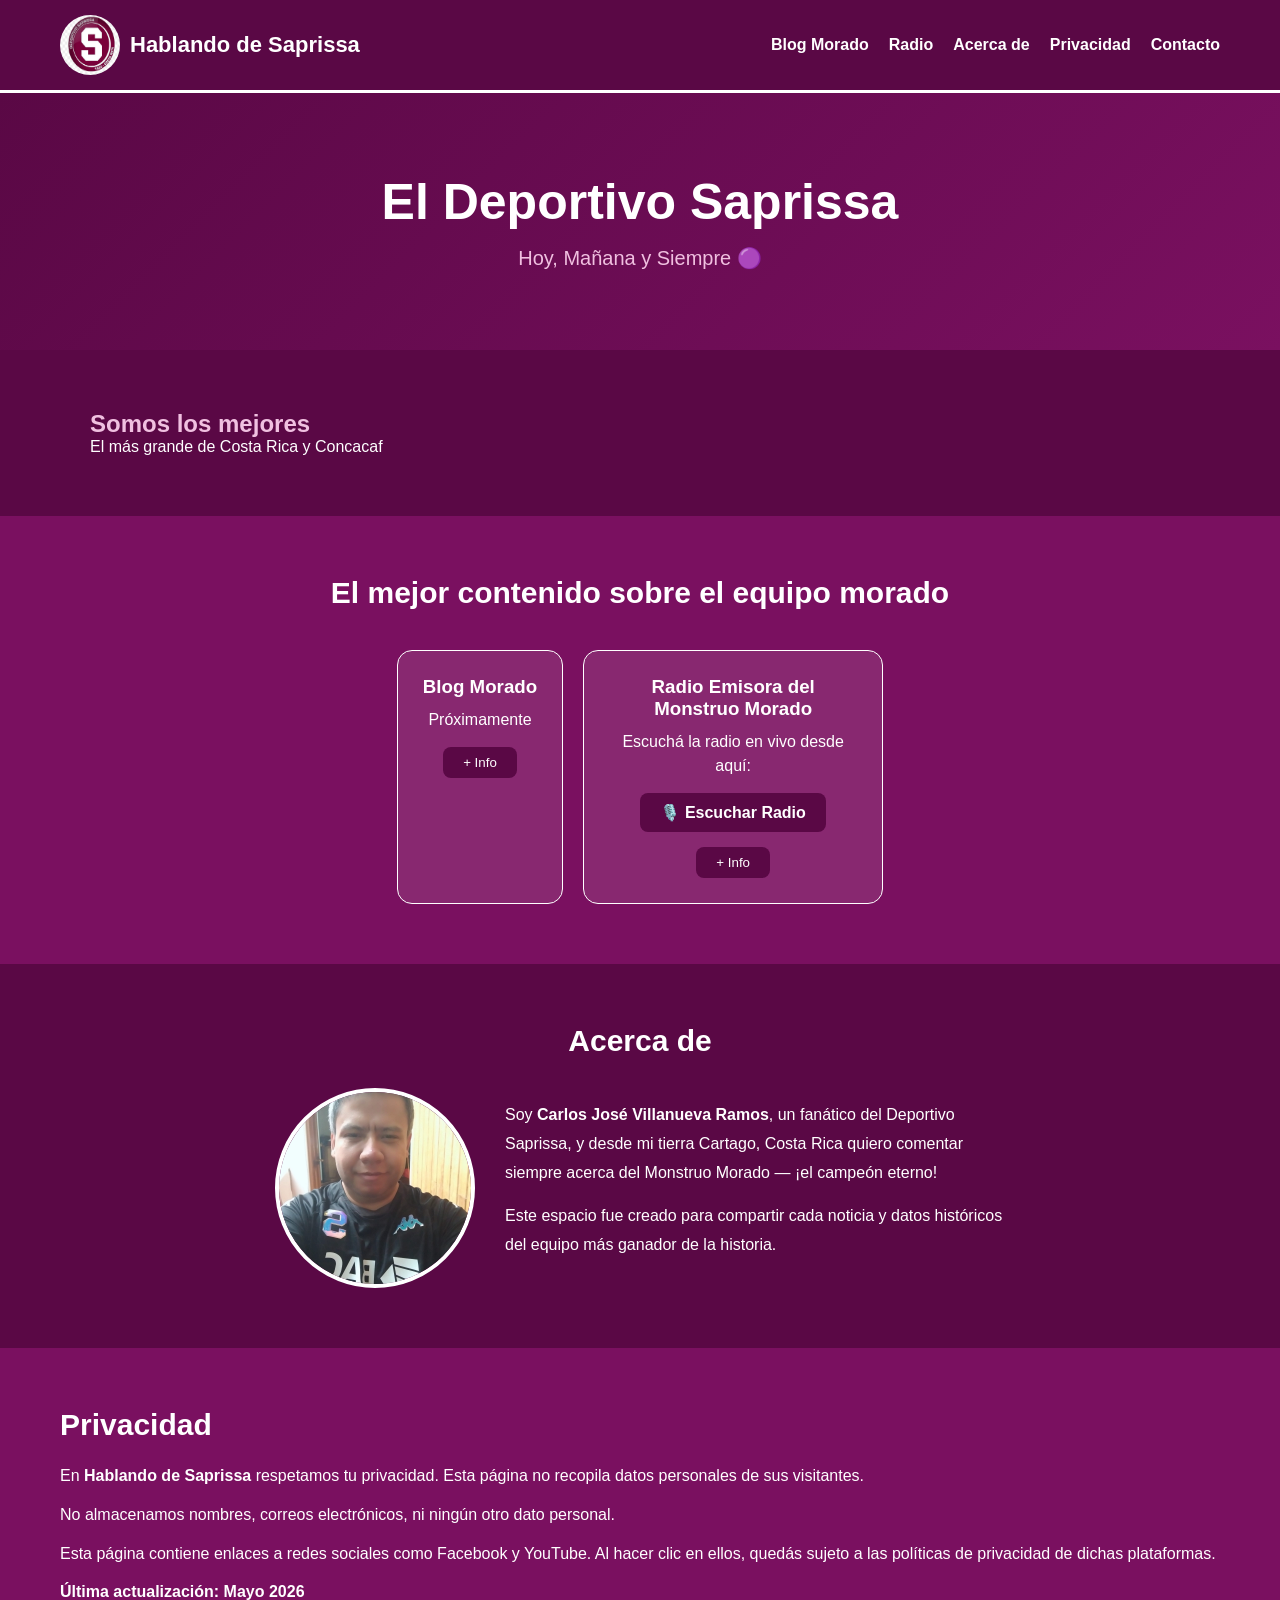
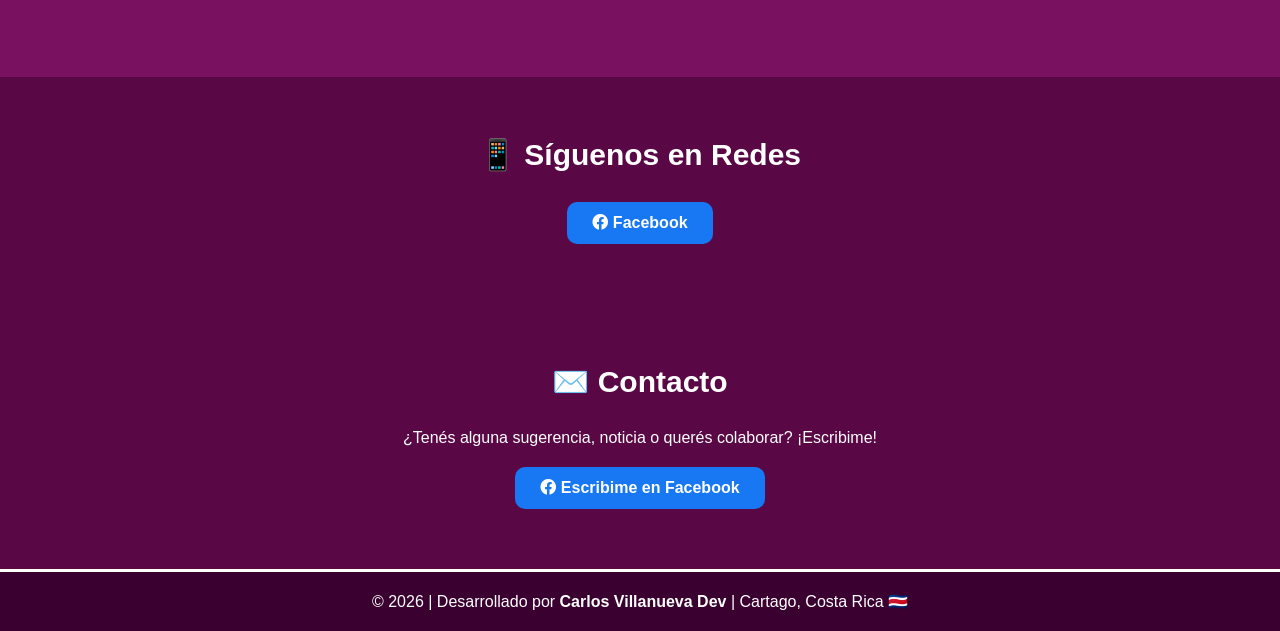
==== index.html @ 29da3ae2 "Initial commit" ====
<!DOCTYPE html>
<html lang="es">
<head>
    <meta name="description" content="Hablando de Saprissa escrito por Carlos Villanueva Ramos.">
    <meta name="author" content="Carlos José Villanueva Ramos">
    <meta name="keywords" content="Página Web de fans del Deportivo Saprissa">
    <meta charset="UTF-8">
    <meta name="viewport" content="width=device-width, initial-scale=1.0">
    <meta property="og:title" content="Hablando de Saprissa">
    <meta property="og:description" content="El mejor equipo de Costa Rica y Concacaf">
    <meta property="og:image" content="saprissa-logo.png">
    <link rel="stylesheet" href="https://cdnjs.cloudflare.com/ajax/libs/font-awesome/6.0.0/css/all.min.css">
    <title>Hablando de Saprissa</title>
    <link rel="stylesheet" href="index.css">
</head>
<body>

   <!-- HEADER -->
   <header>
     <div class="container">
        <div class="logo-header">
            <img src="saprissa-logo.png" alt="Logo Deportivo Saprissa" class="logo-img">
            <p class="logo">Hablando de Saprissa</p>
        </div>
        <nav>
            <a href="#blog-morado">Blog Morado</a>
            <a href="#radio-emisora-del-monstruo-morado">Radio</a>
            <a href="#acerca-de">Acerca de</a>
            <a href="#privacidad">Privacidad</a>
            <a href="#contacto">Contacto</a>
        </nav>
     </div>
   </header>

   <!-- HERO -->
   <section id="hero">
     <h1>El Deportivo Saprissa</h1>
     <p>Hoy, Mañana y Siempre 🟣</p>
   </section>

   <!-- SOMOS LOS MEJORES -->
   <section id="noticias-analisis-sobre-el-deportivo-saprissa">
    <div class="container">
        <div class="img-container"></div>
        <div class="texto">
            <h2><span class="color-acento">Somos los mejores</span></h2>
            <p>El más grande de Costa Rica y Concacaf</p>
        </div>
    </div>
   </section>

   <!-- CONTENIDO -->
   <section id="el-mejor-contenido-sobre-el-equipo-morado">
    <div class="container">
        <h2>El mejor contenido sobre el equipo morado</h2>
        <div class="programas">
            <div class="menu" id="blog-morado">
                <h3>Blog Morado</h3>
                <p>Próximamente</p>
                <button>+ Info</button>
            </div>
            <div class="menu" id="radio-emisora-del-monstruo-morado">
                <h3>Radio Emisora del Monstruo Morado</h3>
                <p>Escuchá la radio en vivo desde aquí:</p>
                <a href="http://82.145.41.50:3341/;stream" class="btn-radio" target="_blank">🎙️ Escuchar Radio</a>
                <button>+ Info</button>
            </div>
        </div>
    </div>
   </section>

   <!-- ACERCA DE -->
   <section id="acerca-de">
    <div class="container">
        <h2>Acerca de</h2>
        <div class="acerca-grid">
            <img src="Carlos-Villanueva-Ramos-con-la-camisa-de-Saprissa.jpg" 
                 alt="Carlos Villanueva Ramos con la camisa de Saprissa" 
                 class="foto-autor">
            <div>
                <p>Soy <strong>Carlos José Villanueva Ramos</strong>, un fanático del Deportivo Saprissa, y desde mi tierra Cartago, Costa Rica quiero comentar siempre acerca del Monstruo Morado — ¡el campeón eterno!</p>
                <p>Este espacio fue creado para compartir cada noticia y datos históricos del equipo más ganador de la historia.</p>
            </div>
        </div>
    </div>
   </section>

   <!-- PRIVACIDAD -->
   <section id="privacidad">
    <div class="container">
        <h2>Privacidad</h2>
        <p>En <strong>Hablando de Saprissa</strong> respetamos tu privacidad. Esta página no recopila datos personales de sus visitantes.</p>
        <p>No almacenamos nombres, correos electrónicos, ni ningún otro dato personal.</p>
        <p>Esta página contiene enlaces a redes sociales como Facebook y YouTube. Al hacer clic en ellos, quedás sujeto a las políticas de privacidad de dichas plataformas.</p>
        <p><strong>Última actualización: Mayo 2026</strong></p>
    </div>
   </section>

   <!-- REDES -->
   <section id="redes">
    <div class="container">
        <h2>📱 Síguenos en Redes</h2>
        <div class="redes-grid">
            <a href="https://www.facebook.com/profile.php?id=61586443767348" target="_blank" class="btn btn-facebook">
                <i class="fab fa-facebook"></i> Facebook
            </a>
        </div>
    </div>
   </section>

   <!-- CONTACTO -->
   <section id="contacto">
    <div class="container">
        <h2>✉️ Contacto</h2>
        <p>¿Tenés alguna sugerencia, noticia o querés colaborar? ¡Escribime!</p>
        <div class="redes-grid">
            <a href="https://www.facebook.com/profile.php?id=61586443767348" target="_blank" class="btn btn-facebook">
                <i class="fab fa-facebook"></i> Escribime en Facebook
            </a>
        </div>
    </div>
   </section>

   <!-- FOOTER -->
   <footer>
    <div class="container">
        <p>© 2026 | Desarrollado por <strong>Carlos Villanueva Dev</strong> | Cartago, Costa Rica 🇨🇷</p>
    </div>
   </footer>

</body>
</html>
---- index.css ----
* {
    margin: 0;
    padding: 0;
    box-sizing: border-box;
    font-family: Arial, sans-serif;
}

body {
    background-color: #7a1060;
    color: #ffffff;
}

.container {
    max-width: 1200px;
    margin: auto;
    padding: 0 20px;
}

/* HEADER */
header {
    background-color: #5a0845;
    padding: 15px 0;
    border-bottom: 3px solid #ffffff;
}

header .container {
    display: flex;
    align-items: center;
    justify-content: space-between;
    flex-wrap: wrap;
    gap: 10px;
}

.logo-header {
    display: flex;
    align-items: center;
    gap: 10px;
}

.logo-img {
    width: 60px;
    height: 60px;
    border-radius: 50%;
}

.logo {
    color: #ffffff;
    font-size: 22px;
    font-weight: bold;
}

nav {
    display: flex;
    gap: 20px;
    flex-wrap: wrap;
}

nav a {
    text-decoration: none;
    color: #ffffff;
    font-weight: bold;
    transition: 0.3s;
}

nav a:hover {
    color: #f0c0e0;
}

/* HERO */
#hero {
    background: linear-gradient(135deg, #5a0845, #7a1060);
    text-align: center;
    padding: 80px 20px;
}

#hero h1 {
    font-size: 50px;
    color: #ffffff;
    margin-bottom: 15px;
}

#hero p {
    font-size: 20px;
    color: #f0c0e0;
}

/* SOMOS LOS MEJORES */
#noticias-analisis-sobre-el-deportivo-saprissa {
    padding: 60px 20px;
    background-color: #5a0845;
}

#noticias-analisis-sobre-el-deportivo-saprissa .container {
    display: flex;
    gap: 30px;
    align-items: center;
    flex-wrap: wrap;
}

.color-acento {
    color: #f0c0e0;
}

/* CONTENIDO */
#el-mejor-contenido-sobre-el-equipo-morado {
    padding: 60px 20px;
    background-color: #7a1060;
}

#el-mejor-contenido-sobre-el-equipo-morado h2 {
    text-align: center;
    color: #ffffff;
    font-size: 30px;
    margin-bottom: 40px;
}

.programas {
    display: flex;
    gap: 20px;
    flex-wrap: wrap;
    justify-content: center;
}

.menu {
    background: rgba(255,255,255,0.1);
    border: 1px solid #ffffff;
    border-radius: 15px;
    padding: 25px;
    max-width: 300px;
    text-align: center;
}

.menu h3 {
    color: #ffffff;
    margin-bottom: 10px;
}

.menu p {
    margin-bottom: 15px;
    line-height: 1.5;
}

.menu button {
    background: #5a0845;
    color: white;
    border: none;
    padding: 8px 20px;
    border-radius: 8px;
    cursor: pointer;
    transition: 0.3s;
}

.menu button:hover {
    background: #3a0030;
}

.btn-radio {
    display: inline-block;
    background: #5a0845;
    color: white;
    text-decoration: none;
    padding: 10px 20px;
    border-radius: 8px;
    margin-bottom: 15px;
    transition: 0.3s;
    font-weight: bold;
}

.btn-radio:hover {
    background: #3a0030;
}

/* ACERCA DE */
#acerca-de {
    padding: 60px 20px;
    background-color: #5a0845;
}

#acerca-de h2 {
    color: #ffffff;
    font-size: 30px;
    margin-bottom: 30px;
    text-align: center;
}

.acerca-grid {
    display: flex;
    gap: 30px;
    align-items: center;
    flex-wrap: wrap;
    justify-content: center;
}

.foto-autor {
    width: 200px;
    height: 200px;
    border-radius: 50%;
    object-fit: cover;
    border: 4px solid #ffffff;
}

#acerca-de p {
    line-height: 1.8;
    margin-bottom: 15px;
    max-width: 500px;
}

/* PRIVACIDAD */
#privacidad {
    padding: 60px 20px;
    background-color: #7a1060;
}

#privacidad h2 {
    color: #ffffff;
    font-size: 30px;
    margin-bottom: 20px;
}

#privacidad p {
    line-height: 1.8;
    margin-bottom: 10px;
}

/* REDES Y CONTACTO */
#redes, #contacto {
    padding: 60px 20px;
    background-color: #5a0845;
    text-align: center;
}

#redes h2, #contacto h2 {
    color: #ffffff;
    font-size: 30px;
    margin-bottom: 30px;
}

#contacto p {
    margin-bottom: 20px;
}

.redes-grid {
    display: flex;
    gap: 20px;
    justify-content: center;
    flex-wrap: wrap;
}

.btn {
    display: inline-block;
    padding: 12px 25px;
    border-radius: 10px;
    text-decoration: none;
    font-weight: bold;
    font-size: 16px;
    transition: 0.3s;
}

.btn-facebook {
    background: #1877f2;
    color: white;
}

.btn-facebook:hover {
    background: #0d5dbf;
}

/* FOOTER */
footer {
    background: #3a0030;
    text-align: center;
    padding: 20px;
    color: #ffffff;
    border-top: 3px solid #ffffff;
}

/* RESPONSIVE */
@media (max-width: 768px) {
    #hero h1 {
        font-size: 30px;
    }

    .logo {
        font-size: 16px;
    }

    .logo-img {
        width: 45px;
        height: 45px;
    }

    nav {
        gap: 10px;
    }

    .foto-autor {
        width: 150px;
        height: 150px;
    }

    .menu {
        max-width: 100%;
    }
}
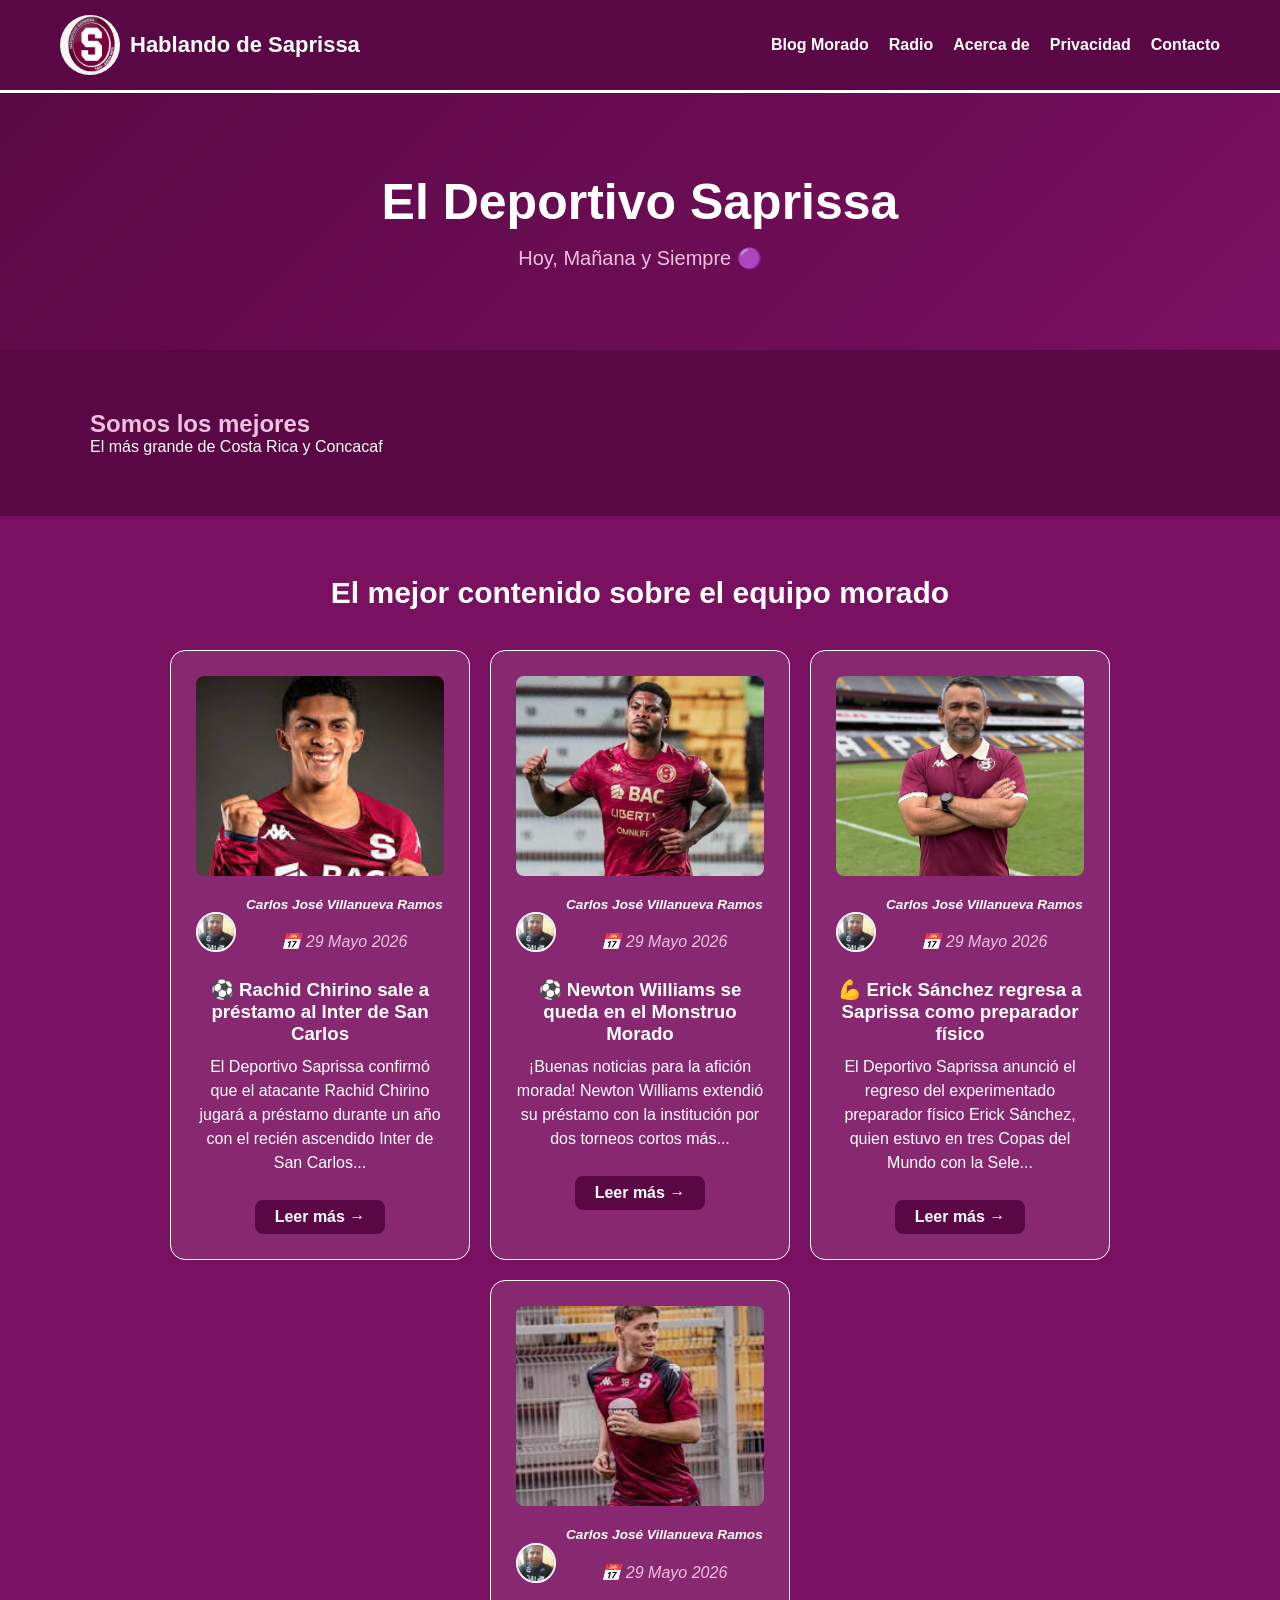
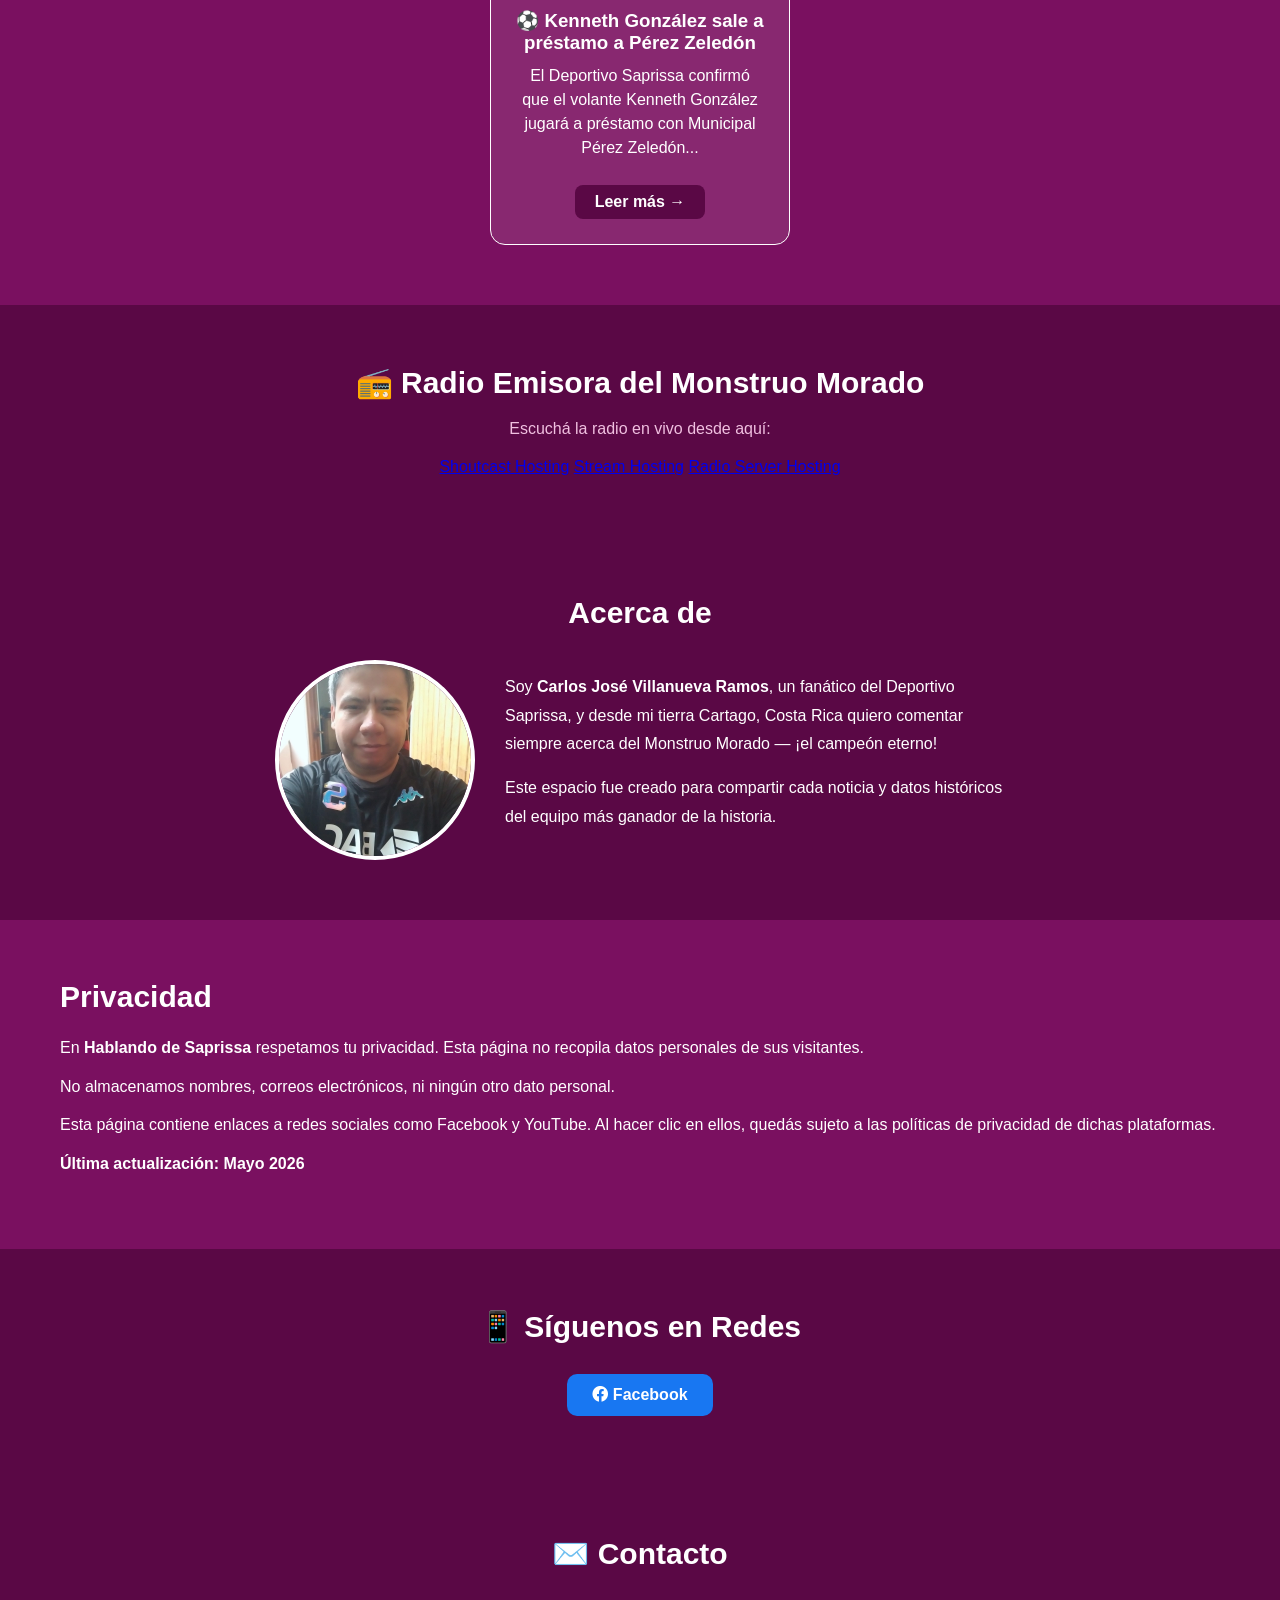
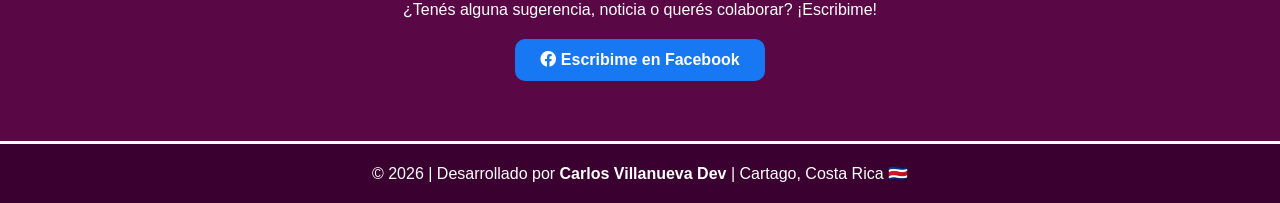
==== commit f4d26f81: "Nueva actualización Nueva actualización" ====
--- a/index.html
+++ b/index.html
@@ -49,23 +49,93 @@
     </div>
    </section>
 
-   <!-- CONTENIDO -->
+   <!-- BLOG MORADO -->
    <section id="el-mejor-contenido-sobre-el-equipo-morado">
     <div class="container">
         <h2>El mejor contenido sobre el equipo morado</h2>
-        <div class="programas">
-            <div class="menu" id="blog-morado">
-                <h3>Blog Morado</h3>
-                <p>Próximamente</p>
-                <button>+ Info</button>
-            </div>
-            <div class="menu" id="radio-emisora-del-monstruo-morado">
-                <h3>Radio Emisora del Monstruo Morado</h3>
-                <p>Escuchá la radio en vivo desde aquí:</p>
-                <a href="http://82.145.41.50:3341/;stream" class="btn-radio" target="_blank">🎙️ Escuchar Radio</a>
-                <button>+ Info</button>
-            </div>
-        </div>
+        <div class="programas" id="blog-morado">
+
+            <!-- Noticia 1 -->
+            <div class="menu">
+                <img src="Rachid-Chirino.jpg" alt="Rachid Chirino" class="noticia-foto">
+                <div class="autor">
+                    <img src="Carlos-Villanueva-Ramos-con-la-camisa-de-Saprissa.jpg" alt="Carlos Villanueva" class="autor-foto">
+                    <div>
+                        <p class="autor-nombre">Carlos José Villanueva Ramos</p>
+                        <p class="fecha">📅 29 Mayo 2026</p>
+                    </div>
+                </div>
+                <h3>⚽ Rachid Chirino sale a préstamo al Inter de San Carlos</h3>
+                <p>El Deportivo Saprissa confirmó que el atacante Rachid Chirino jugará a préstamo durante un año con el recién ascendido Inter de San Carlos...</p>
+                <a href="rachid-chirino.html" class="btn-leer-mas">Leer más →</a>
+            </div>
+
+            <!-- Noticia 2 -->
+            <div class="menu">
+                <img src="Newton-Williams.jpeg" alt="Newton Williams" class="noticia-foto">
+                <div class="autor">
+                    <img src="Carlos-Villanueva-Ramos-con-la-camisa-de-Saprissa.jpg" alt="Carlos Villanueva" class="autor-foto">
+                    <div>
+                        <p class="autor-nombre">Carlos José Villanueva Ramos</p>
+                        <p class="fecha">📅 29 Mayo 2026</p>
+                    </div>
+                </div>
+                <h3>⚽ Newton Williams se queda en el Monstruo Morado</h3>
+                <p>¡Buenas noticias para la afición morada! Newton Williams extendió su préstamo con la institución por dos torneos cortos más...</p>
+                <a href="newton-williams.html" class="btn-leer-mas">Leer más →</a>
+            </div>
+
+            <!-- Noticia 3 -->
+            <div class="menu">
+                <img src="Erick-Sanchez.jpeg" alt="Erick Sánchez" class="noticia-foto">
+                <div class="autor">
+                    <img src="Carlos-Villanueva-Ramos-con-la-camisa-de-Saprissa.jpg" alt="Carlos Villanueva" class="autor-foto">
+                    <div>
+                        <p class="autor-nombre">Carlos José Villanueva Ramos</p>
+                        <p class="fecha">📅 29 Mayo 2026</p>
+                    </div>
+                </div>
+                <h3>💪 Erick Sánchez regresa a Saprissa como preparador físico</h3>
+                <p>El Deportivo Saprissa anunció el regreso del experimentado preparador físico Erick Sánchez, quien estuvo en tres Copas del Mundo con la Sele...</p>
+                <a href="erick-sanchez.html" class="btn-leer-mas">Leer más →</a>
+            </div>
+
+            <!-- Noticia 4 -->
+            <div class="menu">
+                <img src="Kenneth-Gonzales.jpg" alt="Kenneth González" class="noticia-foto">
+                <div class="autor">
+                    <img src="Carlos-Villanueva-Ramos-con-la-camisa-de-Saprissa.jpg" alt="Carlos Villanueva" class="autor-foto">
+                    <div>
+                        <p class="autor-nombre">Carlos José Villanueva Ramos</p>
+                        <p class="fecha">📅 29 Mayo 2026</p>
+                    </div>
+                </div>
+                <h3>⚽ Kenneth González sale a préstamo a Pérez Zeledón</h3>
+                <p>El Deportivo Saprissa confirmó que el volante Kenneth González jugará a préstamo con Municipal Pérez Zeledón...</p>
+                <a href="kenneth-gonzalez.html" class="btn-leer-mas">Leer más →</a>
+            </div>
+
+        </div>
+    </div>
+   </section>
+
+   <!-- RADIO -->
+   <section id="radio-emisora-del-monstruo-morado">
+    <div class="container">
+        <h2>📻 Radio Emisora del Monstruo Morado</h2>
+        <p>Escuchá la radio en vivo desde aquí:</p>
+        <div data-type="newStreamPlayer" 
+             data-publicToken="7cb8da8a-b9c9-42a2-b3b6-733b0430eaa4" 
+             data-theme="dark" 
+             data-color="7a1060" 
+             data-channelId="" 
+             data-rendered="false" 
+             class="cstrEmbed">
+            <a href="https://www.caster.fm">Shoutcast Hosting</a>
+            <a href="https://www.caster.fm">Stream Hosting</a>
+            <a href="https://www.caster.fm">Radio Server Hosting</a>
+        </div>
+        <script src="https://cdn.cloud.caster.fm/widgets/embed.js"></script>
     </div>
    </section>
 
--- a/index.css
+++ b/index.css
@@ -301,4 +301,118 @@
     .menu {
         max-width: 100%;
     }
+}
+
+/* NOTICIAS INDIVIDUALES */
+#noticia {
+    padding: 60px 20px;
+    background-color: #7a1060;
+}
+
+#noticia h1 {
+    font-size: 2em;
+    color: #ffffff;
+    margin-bottom: 15px;
+}
+
+.autor {
+    color: #f0c0e0;
+    font-style: italic;
+    margin-bottom: 20px;
+}
+
+.noticia-img {
+    width: 100%;
+    max-width: 500px;
+    border-radius: 10px;
+    margin: 20px 0;
+    display: block;
+}
+
+#noticia p {
+    line-height: 1.8;
+    margin-bottom: 15px;
+    max-width: 700px;
+}
+
+.btn-volver {
+    display: inline-block;
+    margin-top: 30px;
+    padding: 12px 25px;
+    background-color: #5a0845;
+    color: white;
+    text-decoration: none;
+    border-radius: 8px;
+    font-weight: bold;
+    transition: 0.3s;
+}
+
+.btn-volver:hover {
+    background-color: #3a0030;
+}
+
+/* FOTO EN TARJETA DE NOTICIA */
+.noticia-foto {
+    width: 100%;
+    height: 200px;
+    object-fit: cover;
+    border-radius: 8px;
+    margin-bottom: 15px;
+}
+
+/* BOTON LEER MAS */
+.btn-leer-mas {
+    display: inline-block;
+    margin-top: 10px;
+    padding: 8px 20px;
+    background-color: #5a0845;
+    color: white;
+    text-decoration: none;
+    border-radius: 8px;
+    font-weight: bold;
+    transition: 0.3s;
+}
+
+.btn-leer-mas:hover {
+    background-color: #3a0030;
+}
+
+/* AUTOR EN TARJETA */
+.autor {
+    display: flex;
+    align-items: center;
+    gap: 10px;
+    margin-bottom: 10px;
+}
+
+.autor-foto {
+    width: 40px;
+    height: 40px;
+    border-radius: 50%;
+    object-fit: cover;
+    border: 2px solid #ffffff;
+}
+
+.autor-nombre {
+    font-weight: bold;
+    font-size: 0.85rem;
+    color: #ffffff;
+}
+
+/* RADIO SECTION */
+#radio-emisora-del-monstruo-morado {
+    padding: 60px 20px;
+    background-color: #5a0845;
+    text-align: center;
+}
+
+#radio-emisora-del-monstruo-morado h2 {
+    color: #ffffff;
+    font-size: 30px;
+    margin-bottom: 20px;
+}
+
+#radio-emisora-del-monstruo-morado p {
+    color: #f0c0e0;
+    margin-bottom: 20px;
 }
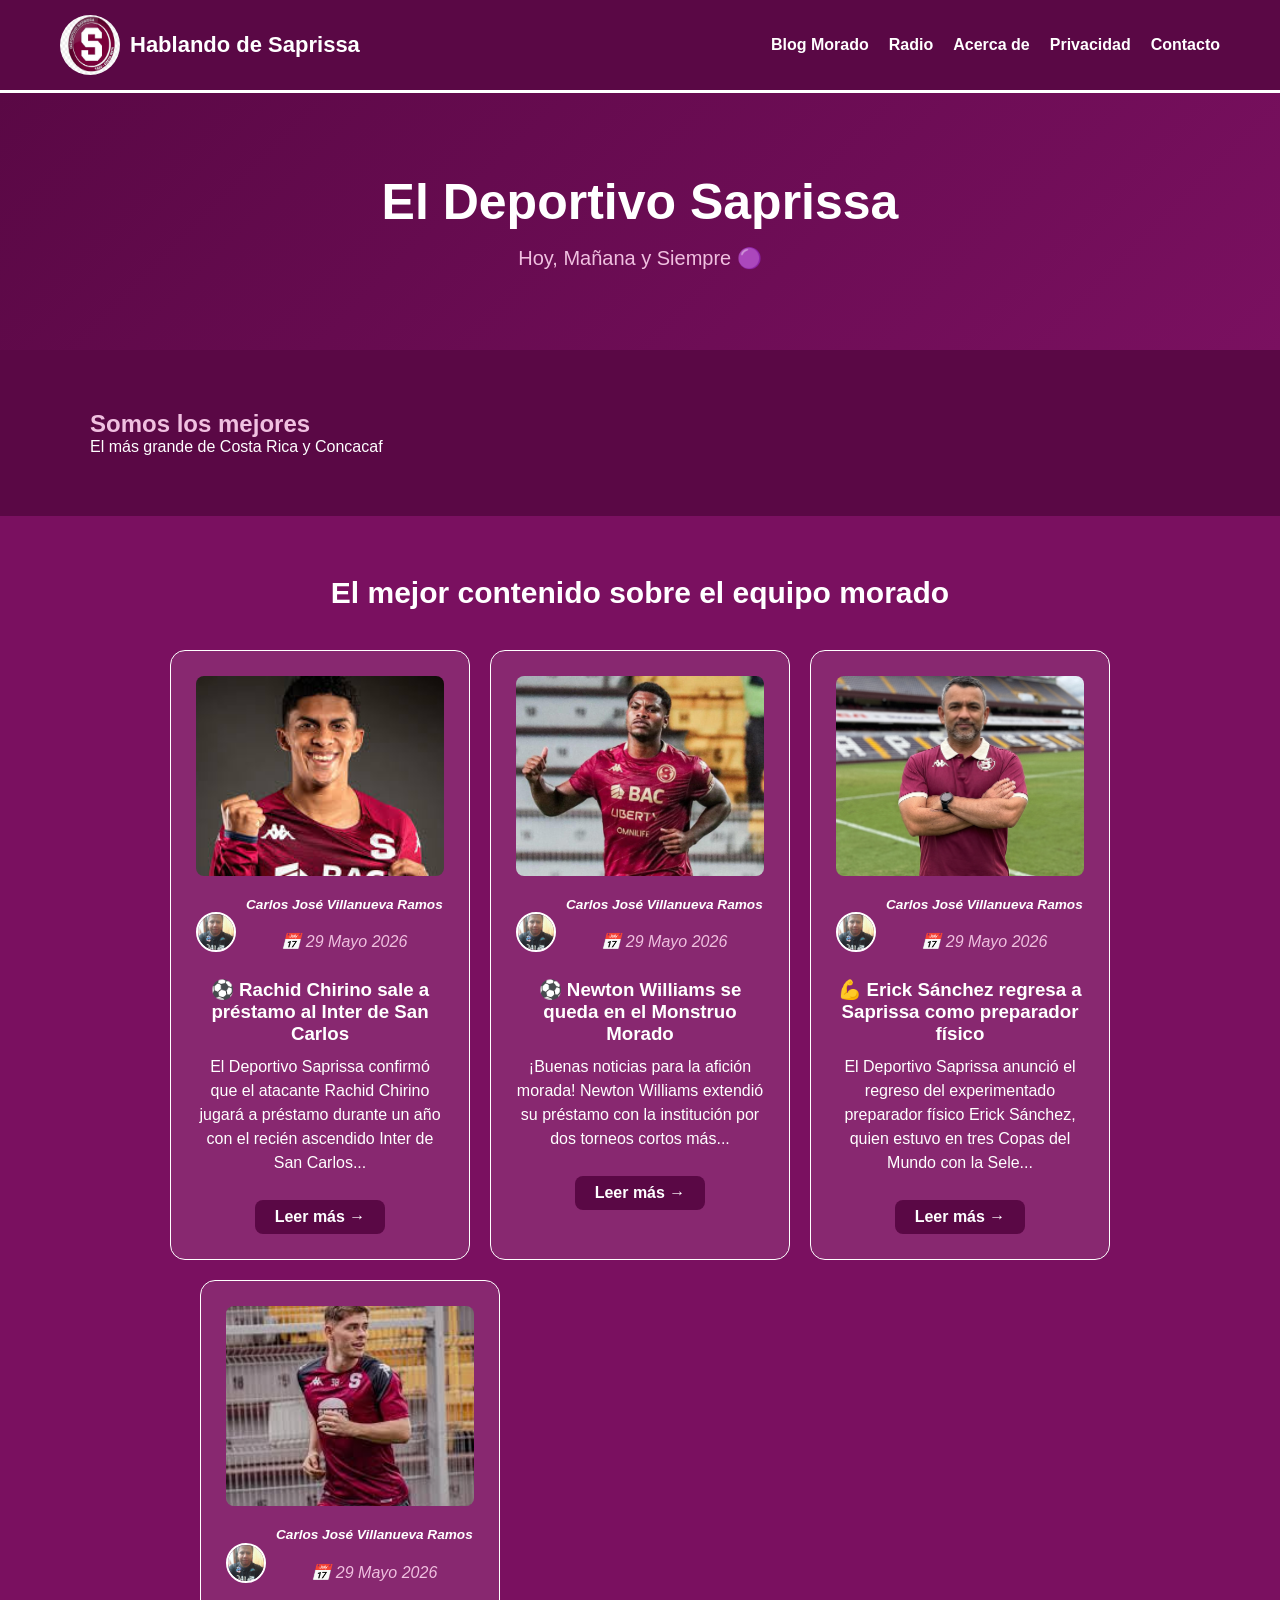
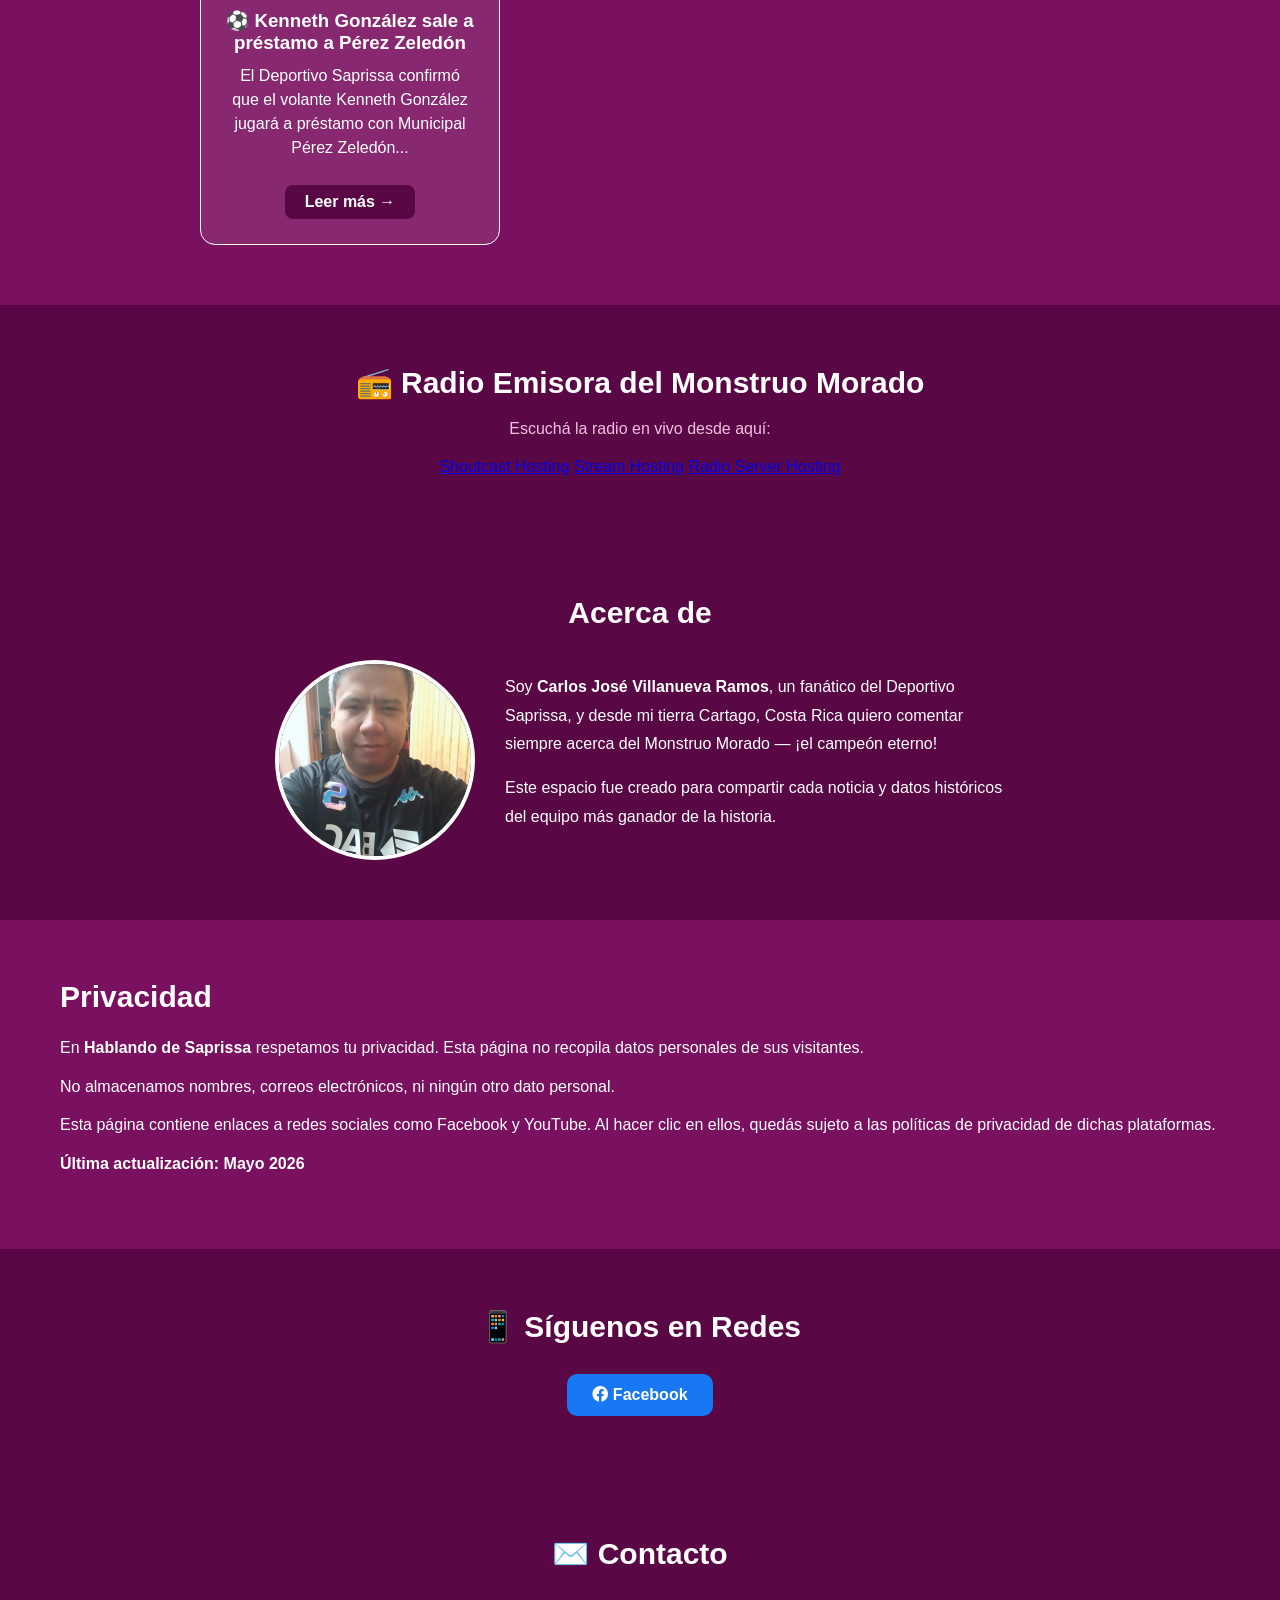
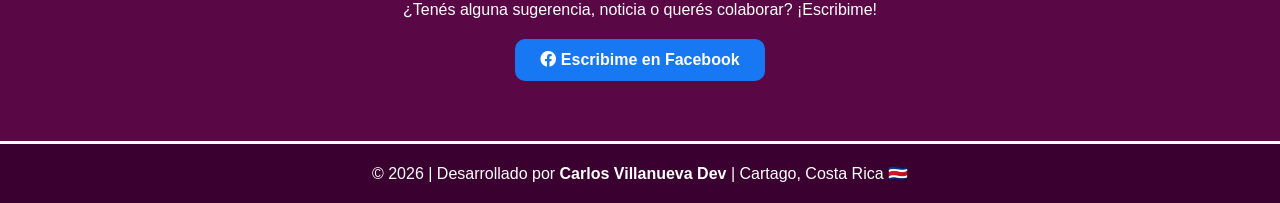
==== commit be3b4b55: "Nuevas actualizaciones Nuevas actualizaciones!!" ====
--- a/index.html
+++ b/index.html
@@ -114,6 +114,18 @@
                 <p>El Deportivo Saprissa confirmó que el volante Kenneth González jugará a préstamo con Municipal Pérez Zeledón...</p>
                 <a href="kenneth-gonzalez.html" class="btn-leer-mas">Leer más →</a>
             </div>
+            
+            <div class="video-destacado">
+                       <iframe width="560" 
+                       height="315" 
+                       src="https://www.youtube.com/embed/pLwhHGUaDD8?si=sZQp51atPnTU4va-" 
+                       title="Hablando de Saprissa" 
+                       frameborder="0" 
+                       allow="accelerometer; autoplay; clipboard-write; encrypted-media; gyroscope; picture-in-picture; web-share" 
+                       referrerpolicy="strict-origin-when-cross-origin" 
+                       allowfullscreen>
+                    </iframe>
+                    </div>
 
         </div>
     </div>
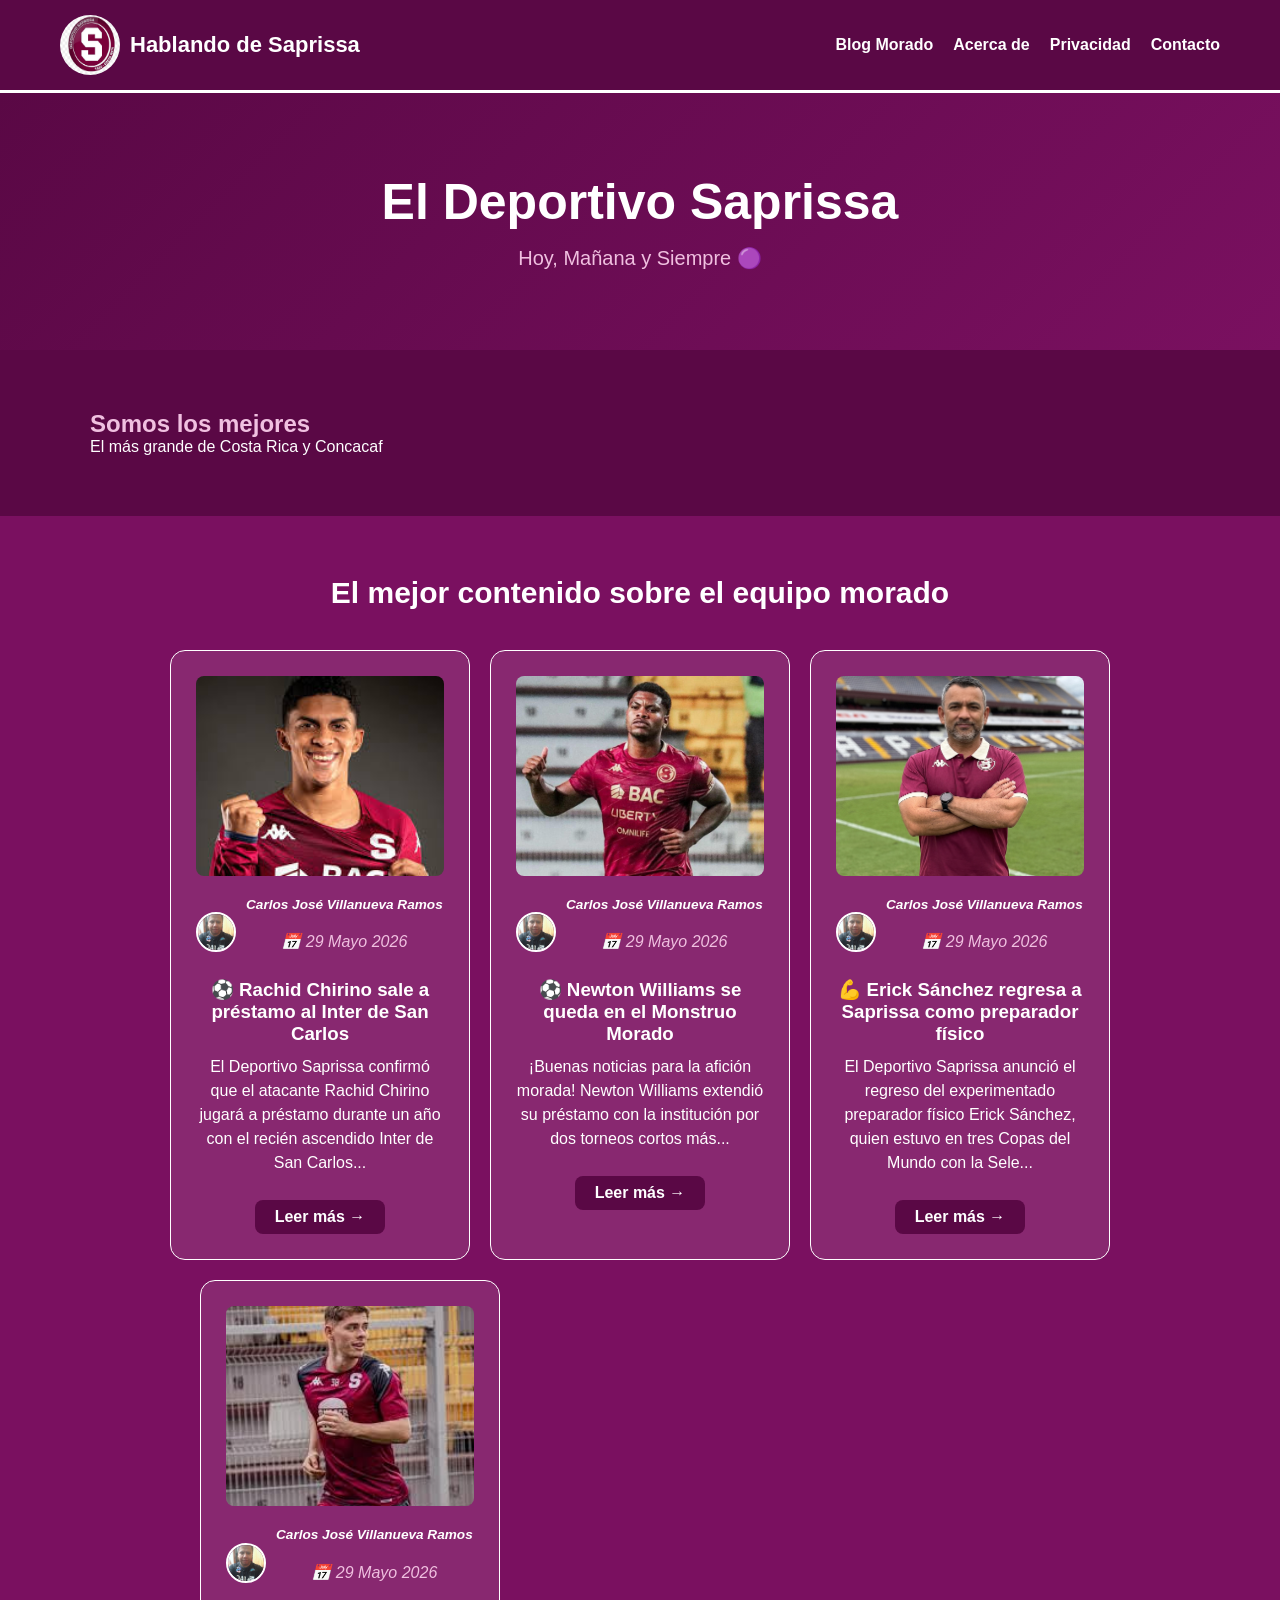
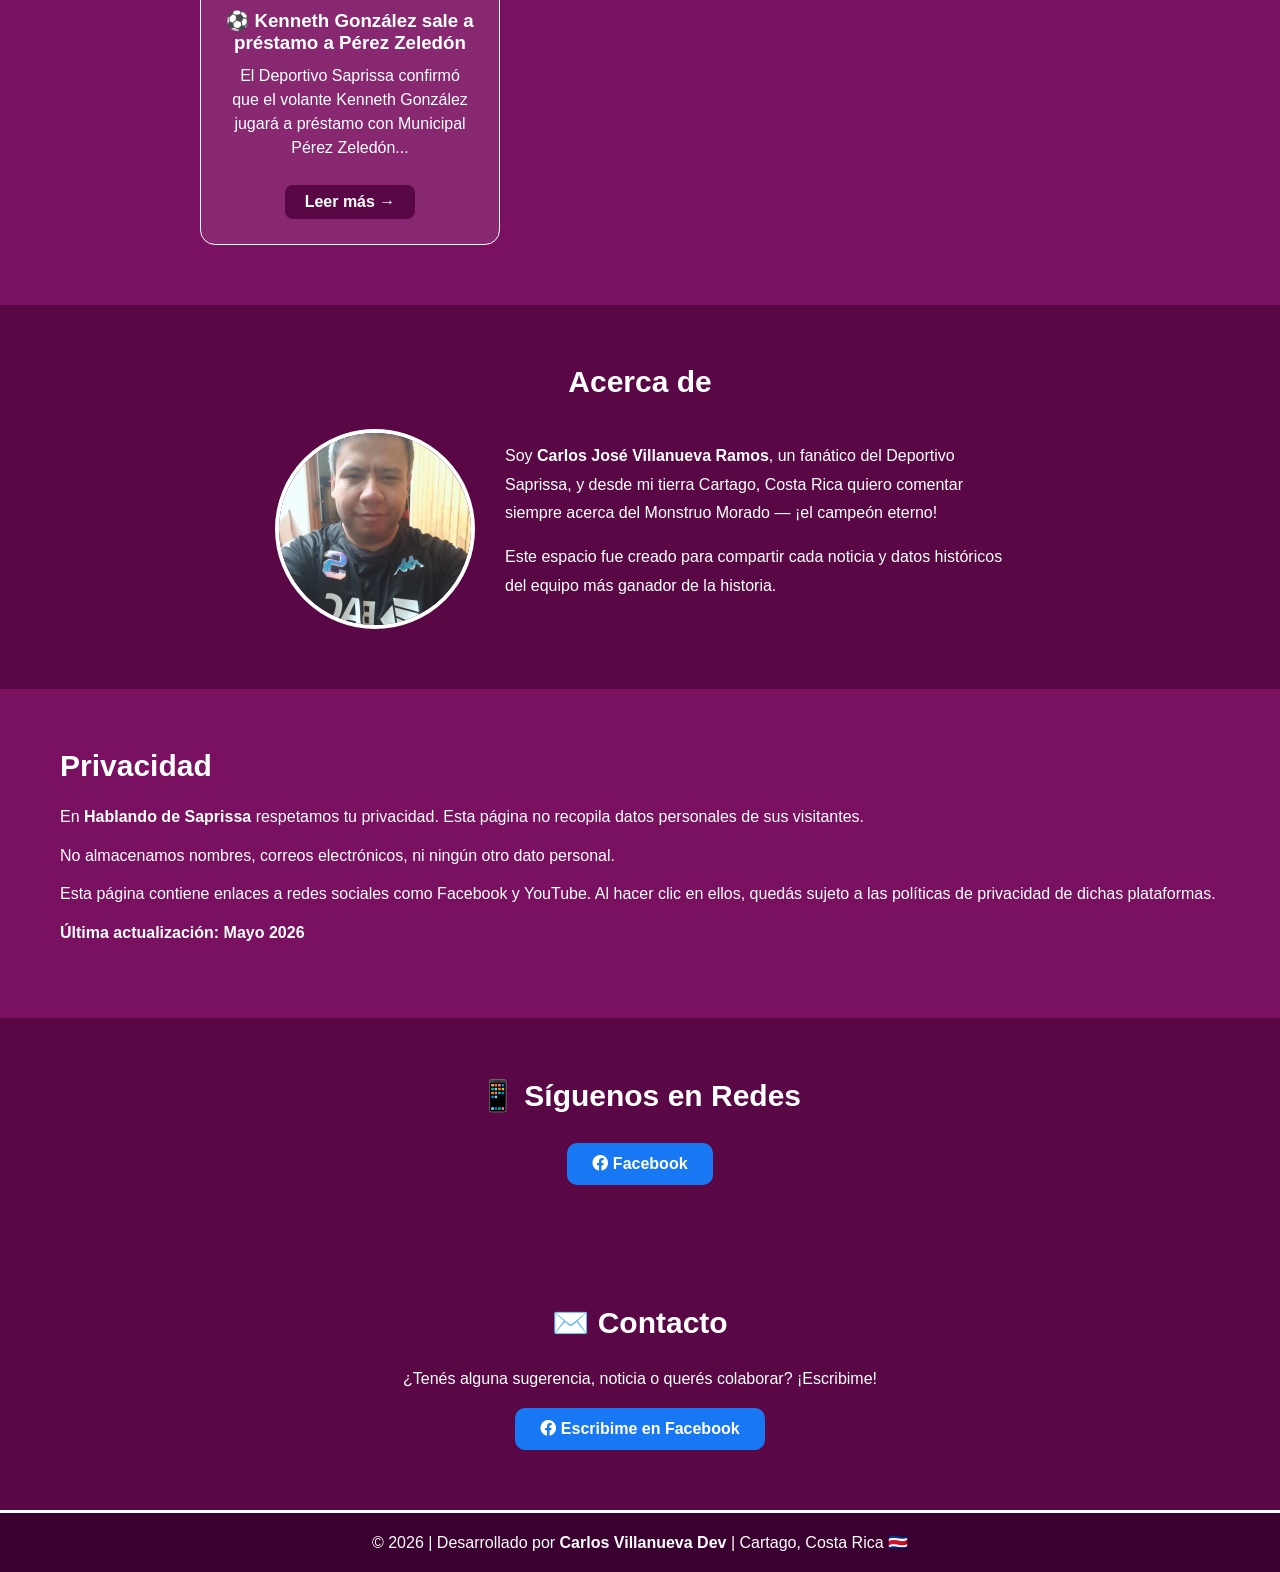
==== commit eafbbde4: "Nuevas actualizaciones Nuevas actualizaciones" ====
--- a/index.html
+++ b/index.html
@@ -12,6 +12,10 @@
     <link rel="stylesheet" href="https://cdnjs.cloudflare.com/ajax/libs/font-awesome/6.0.0/css/all.min.css">
     <title>Hablando de Saprissa</title>
     <link rel="stylesheet" href="index.css">
+    
+<script src="https://pl31561560.profitableratecpmnetwork.com/95/f3/c5/95f3c522df9a412b2b54965290a59a02.js"></script>
+<!-- Anuncio Adsterra - Native Banner -->
+<script src="https://pl31439501.profitableratecpmnetwork.com/4c/ff/21/4cff215564959deefbad7e484f0b04eb.js"></script>
 </head>
 <body>
 
@@ -24,7 +28,6 @@
         </div>
         <nav>
             <a href="#blog-morado">Blog Morado</a>
-            <a href="#radio-emisora-del-monstruo-morado">Radio</a>
             <a href="#acerca-de">Acerca de</a>
             <a href="#privacidad">Privacidad</a>
             <a href="#contacto">Contacto</a>
@@ -131,25 +134,7 @@
     </div>
    </section>
 
-   <!-- RADIO -->
-   <section id="radio-emisora-del-monstruo-morado">
-    <div class="container">
-        <h2>📻 Radio Emisora del Monstruo Morado</h2>
-        <p>Escuchá la radio en vivo desde aquí:</p>
-        <div data-type="newStreamPlayer" 
-             data-publicToken="7cb8da8a-b9c9-42a2-b3b6-733b0430eaa4" 
-             data-theme="dark" 
-             data-color="7a1060" 
-             data-channelId="" 
-             data-rendered="false" 
-             class="cstrEmbed">
-            <a href="https://www.caster.fm">Shoutcast Hosting</a>
-            <a href="https://www.caster.fm">Stream Hosting</a>
-            <a href="https://www.caster.fm">Radio Server Hosting</a>
-        </div>
-        <script src="https://cdn.cloud.caster.fm/widgets/embed.js"></script>
-    </div>
-   </section>
+  
 
    <!-- ACERCA DE -->
    <section id="acerca-de">
@@ -202,7 +187,11 @@
         </div>
     </div>
    </section>
-
+<!-- Anuncio Adsterra - Native Banner -->
+        <div class="anuncio-wrapper">
+            <script async="async" data-cfasync="false" src="https://pl31393178.profitableratecpmnetwork.com/5204468fe968e75fcf1985ddda16cf6c/invoke.js"></script>
+            <div id="container-5204468fe968e75fcf1985ddda16cf6c"></div>
+        </div>
    <!-- FOOTER -->
    <footer>
     <div class="container">
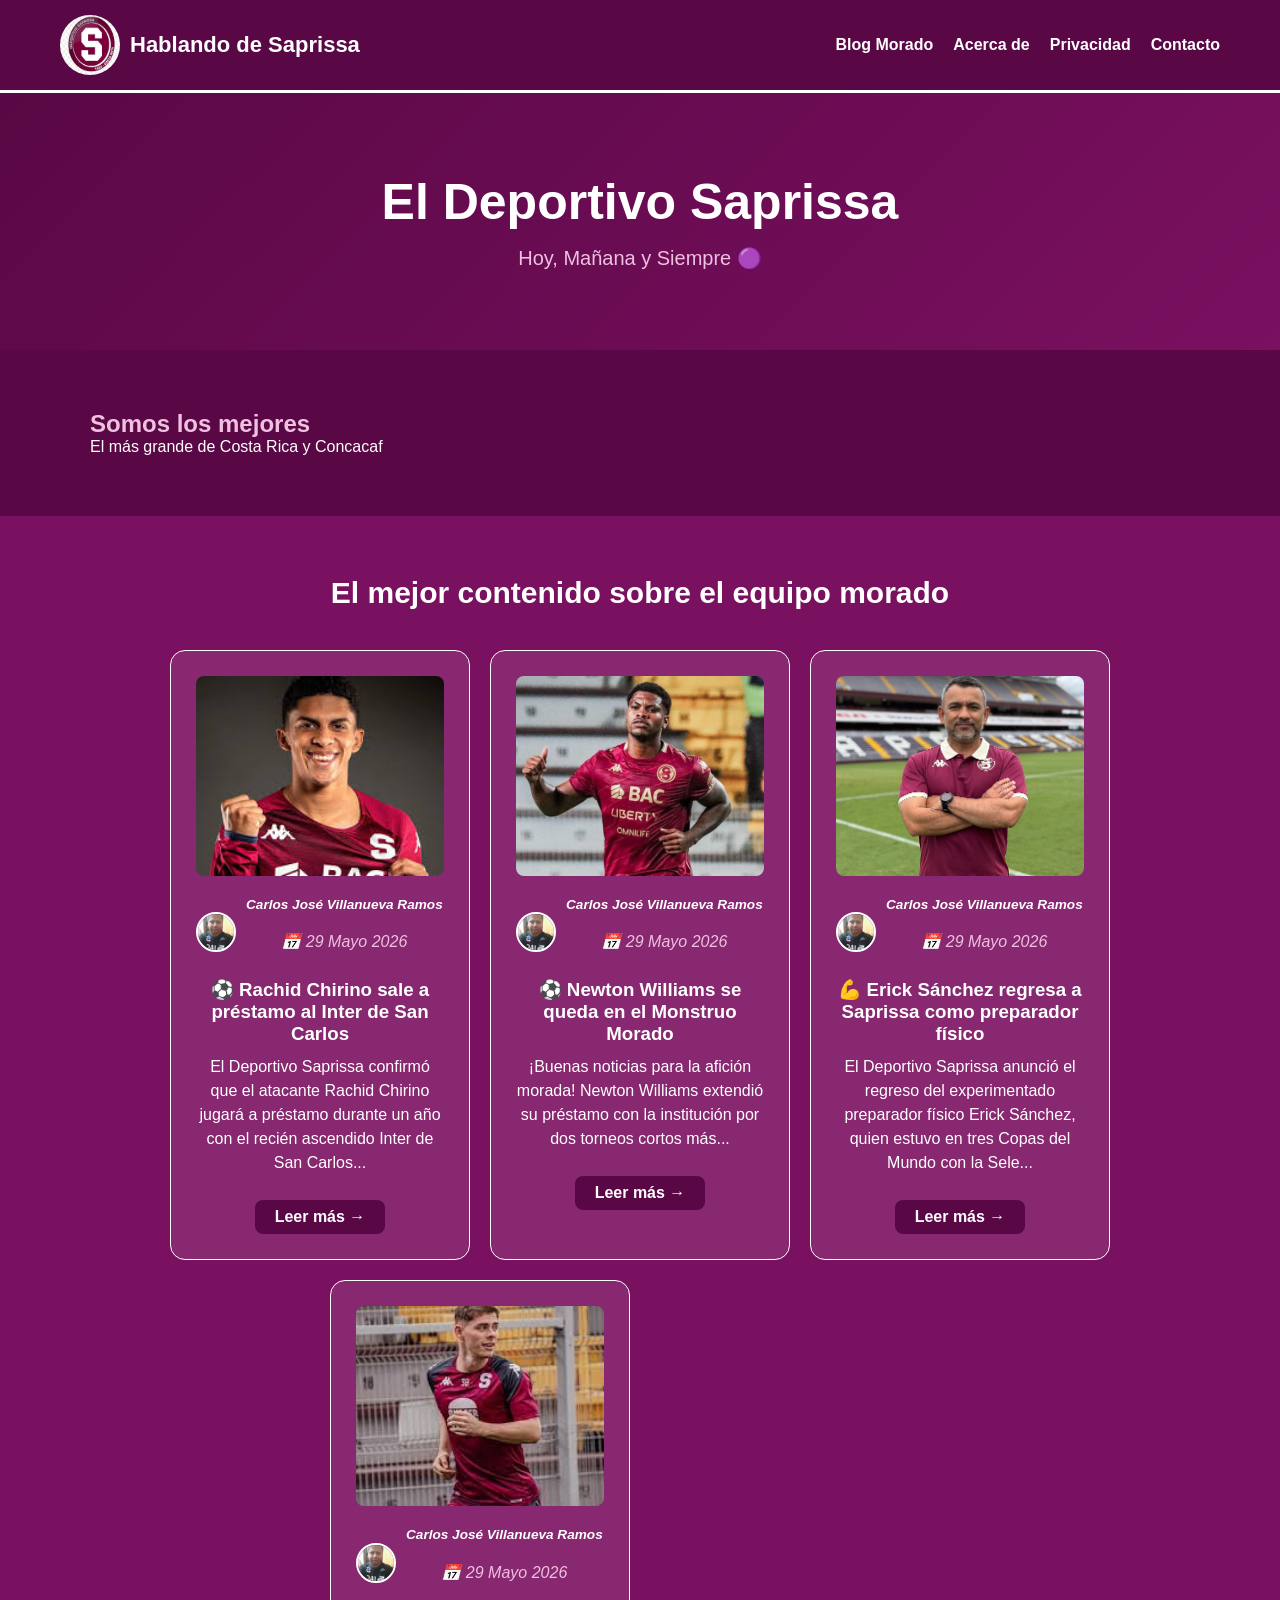
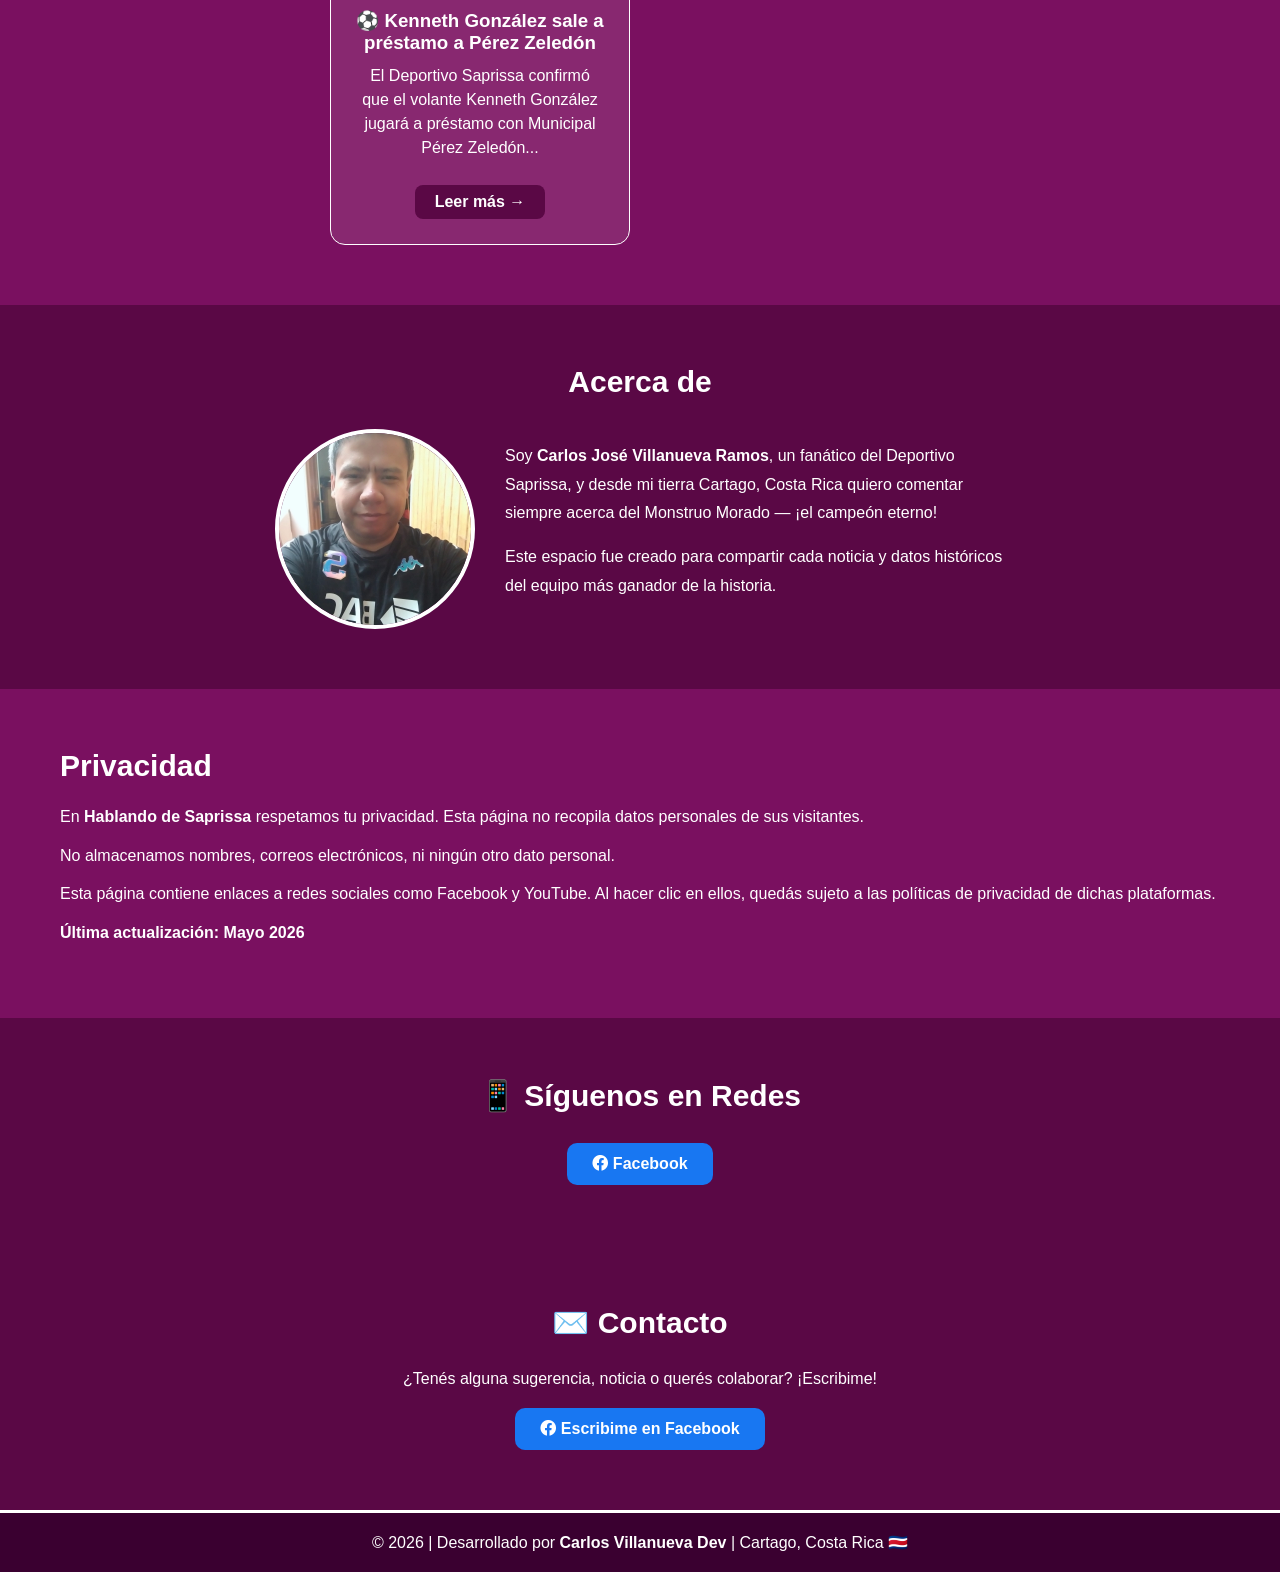
==== commit 49433c2f: "Nuevas actualizaciones Nuevas actualizaciones" ====
--- a/index.html
+++ b/index.html
@@ -119,8 +119,8 @@
             </div>
             
             <div class="video-destacado">
-                       <iframe width="560" 
-                       height="315" 
+                       <iframe width="100%" 
+                       height="200" 
                        src="https://www.youtube.com/embed/pLwhHGUaDD8?si=sZQp51atPnTU4va-" 
                        title="Hablando de Saprissa" 
                        frameborder="0" 
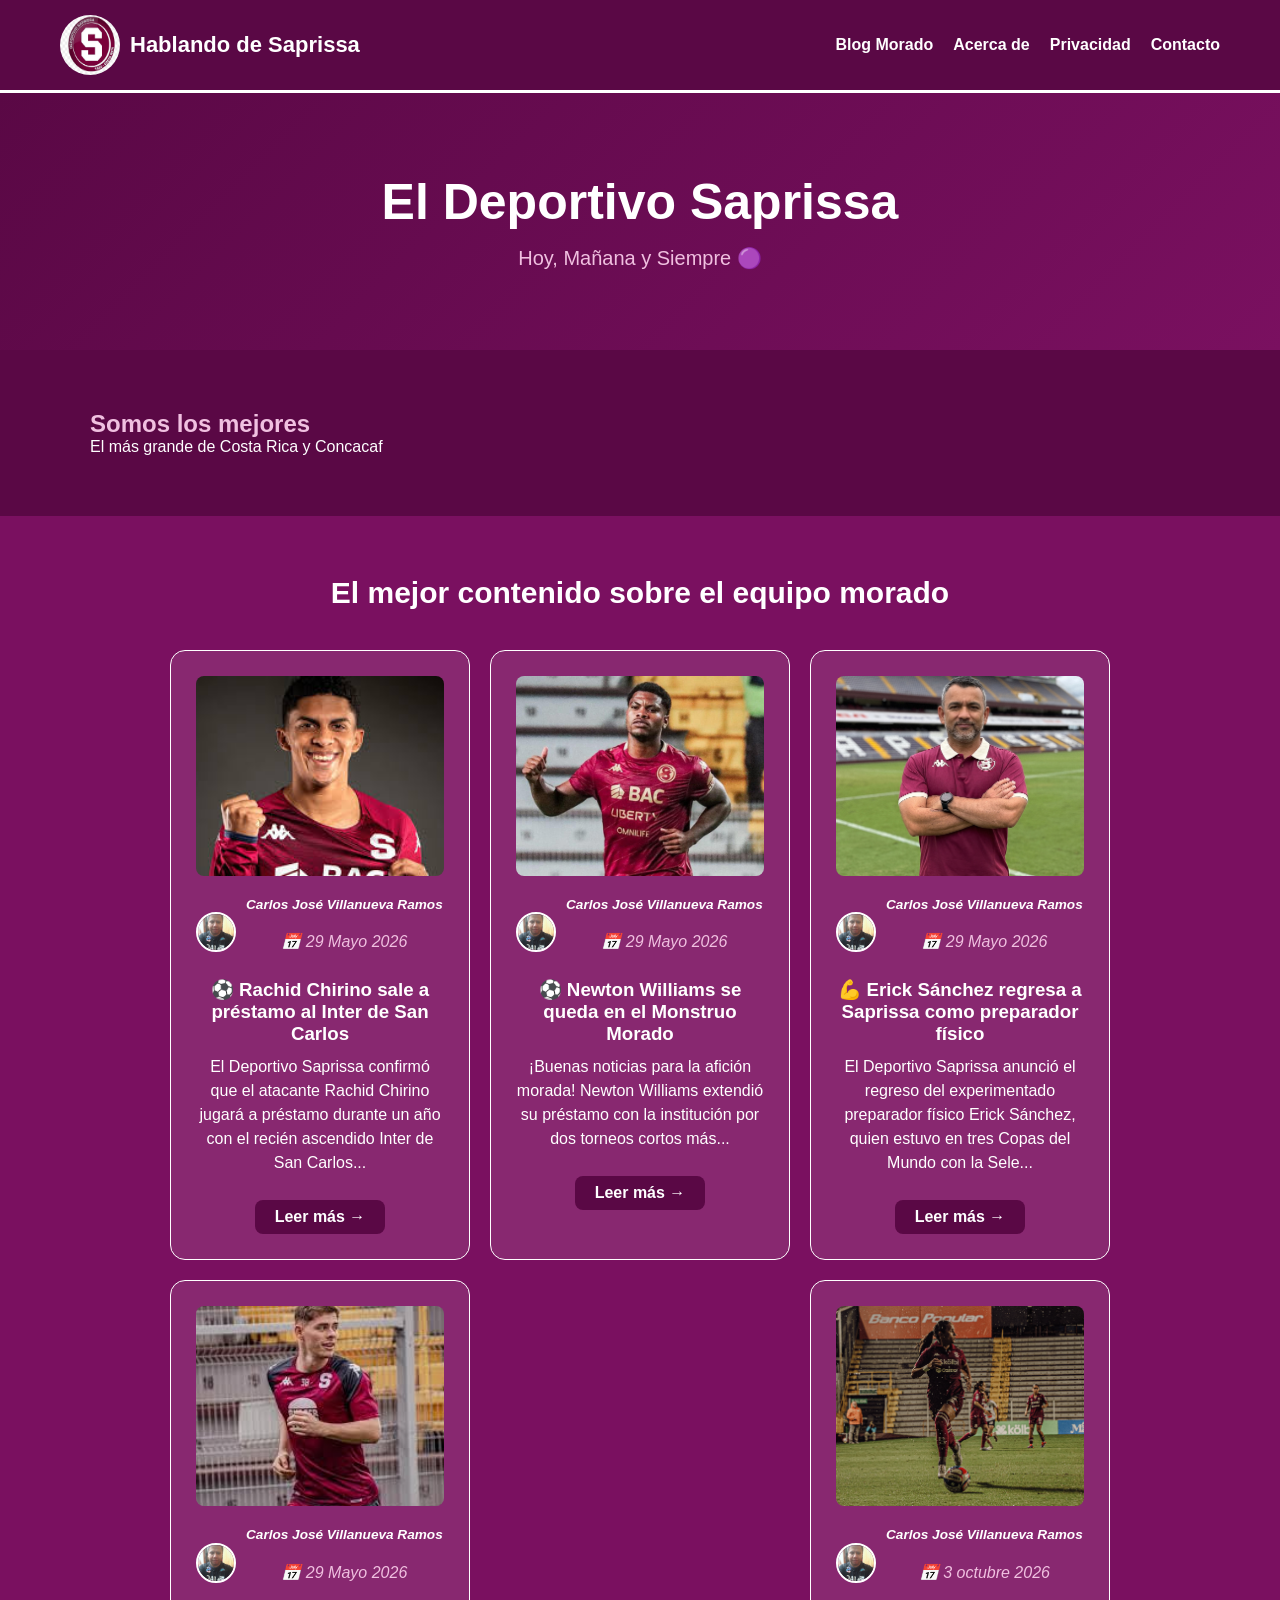
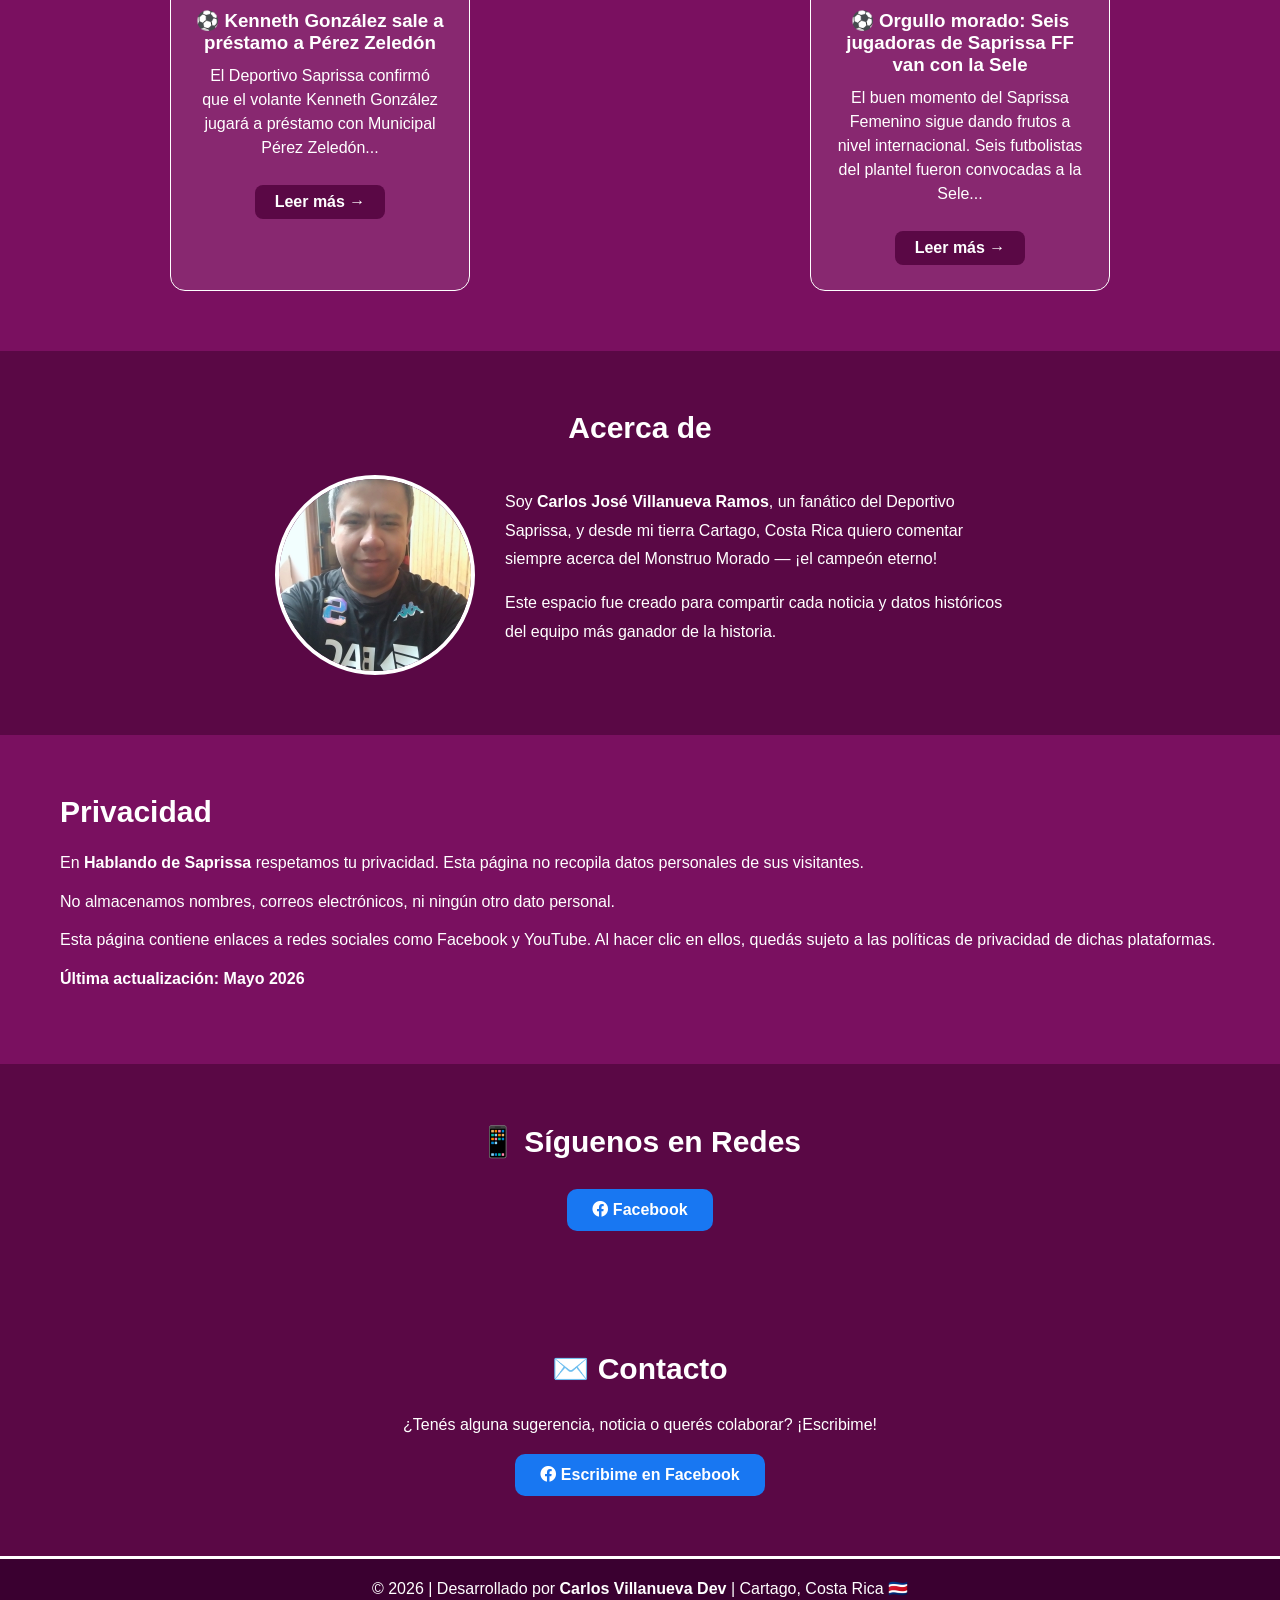
==== commit 6cf5c669: "Nueva actualización!! Nueva actualización!!" ====
--- a/index.html
+++ b/index.html
@@ -130,6 +130,21 @@
                     </iframe>
                     </div>
 
+                    <!-- Noticia 5 -->
+<div class="menu">
+    <img src="Daniela-Cruz-jugadora-Saprissa-Femenino.png" alt="Daniela Cruz jugadora del Saprissa Femenino" class="noticia-foto">
+    <div class="autor">
+        <img src="Carlos-Villanueva-Ramos-con-la-camisa-de-Saprissa.jpg" alt="Carlos Villanueva" class="autor-foto">
+        <div>
+            <p class="autor-nombre">Carlos José Villanueva Ramos</p>
+            <p class="fecha">📅 3 octubre 2026</p>
+        </div>
+    </div>
+    <h3>⚽ Orgullo morado: Seis jugadoras de Saprissa FF van con la Sele</h3>
+    <p>El buen momento del Saprissa Femenino sigue dando frutos a nivel internacional. Seis futbolistas del plantel fueron convocadas a la Sele...</p>
+    <a href="Orgullo-morado-Seis-jugadoras-de-Saprissa-FF-van-con-la-Sele.html" class="btn-leer-mas">Leer más →</a>
+</div>
+
         </div>
     </div>
    </section>
--- a/index.css
+++ b/index.css
@@ -415,4 +415,5 @@
 #radio-emisora-del-monstruo-morado p {
     color: #f0c0e0;
     margin-bottom: 20px;
-}+}
+
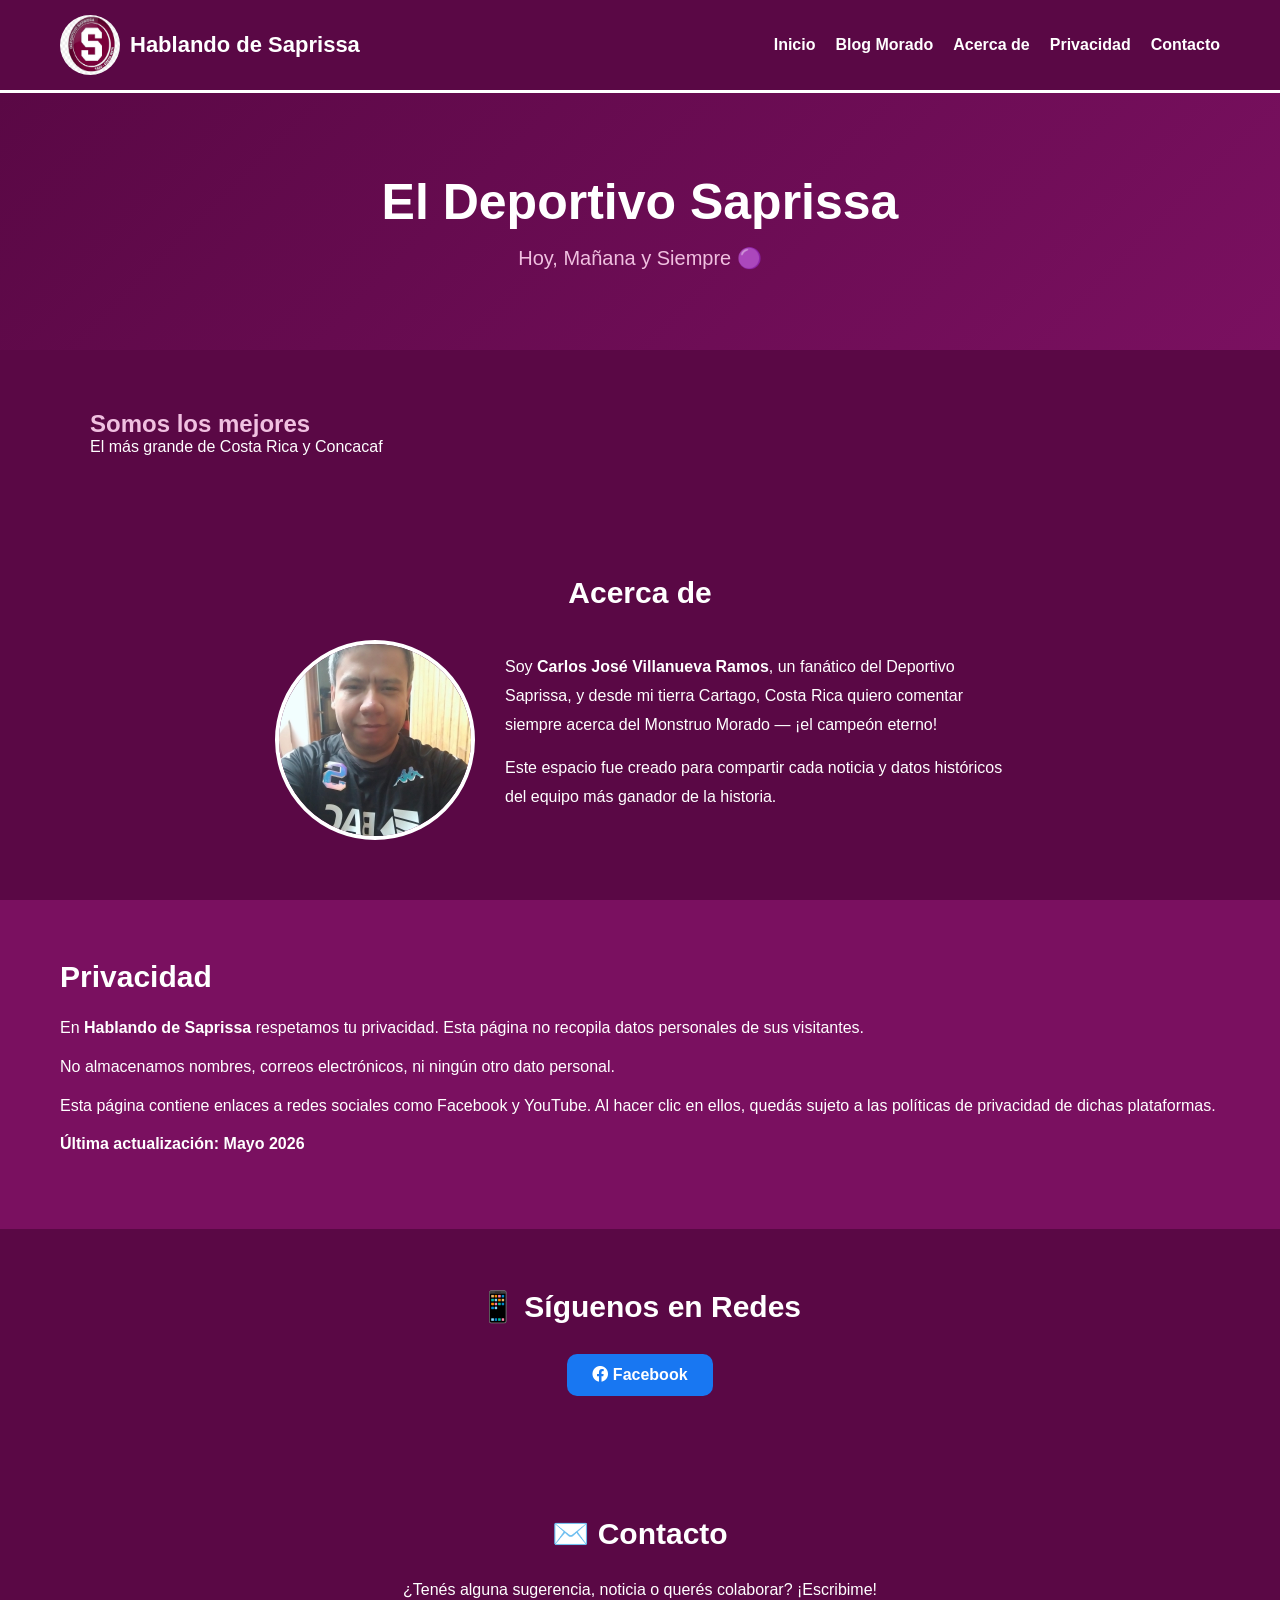
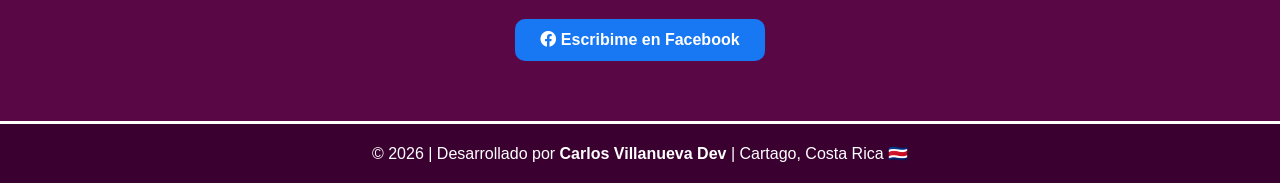
==== commit 8c26081d: "Nuevas actualizaciones Nuevas actualizaciones" ====
--- a/index.html
+++ b/index.html
@@ -27,7 +27,8 @@
             <p class="logo">Hablando de Saprissa</p>
         </div>
         <nav>
-            <a href="#blog-morado">Blog Morado</a>
+            <a href="index.html" class="active">Inicio</a>
+            <a href="blog-morado.html">Blog Morado</a>
             <a href="#acerca-de">Acerca de</a>
             <a href="#privacidad">Privacidad</a>
             <a href="#contacto">Contacto</a>
@@ -52,102 +53,7 @@
     </div>
    </section>
 
-   <!-- BLOG MORADO -->
-   <section id="el-mejor-contenido-sobre-el-equipo-morado">
-    <div class="container">
-        <h2>El mejor contenido sobre el equipo morado</h2>
-        <div class="programas" id="blog-morado">
-
-            <!-- Noticia 1 -->
-            <div class="menu">
-                <img src="Rachid-Chirino.jpg" alt="Rachid Chirino" class="noticia-foto">
-                <div class="autor">
-                    <img src="Carlos-Villanueva-Ramos-con-la-camisa-de-Saprissa.jpg" alt="Carlos Villanueva" class="autor-foto">
-                    <div>
-                        <p class="autor-nombre">Carlos José Villanueva Ramos</p>
-                        <p class="fecha">📅 29 Mayo 2026</p>
-                    </div>
-                </div>
-                <h3>⚽ Rachid Chirino sale a préstamo al Inter de San Carlos</h3>
-                <p>El Deportivo Saprissa confirmó que el atacante Rachid Chirino jugará a préstamo durante un año con el recién ascendido Inter de San Carlos...</p>
-                <a href="rachid-chirino.html" class="btn-leer-mas">Leer más →</a>
-            </div>
-
-            <!-- Noticia 2 -->
-            <div class="menu">
-                <img src="Newton-Williams.jpeg" alt="Newton Williams" class="noticia-foto">
-                <div class="autor">
-                    <img src="Carlos-Villanueva-Ramos-con-la-camisa-de-Saprissa.jpg" alt="Carlos Villanueva" class="autor-foto">
-                    <div>
-                        <p class="autor-nombre">Carlos José Villanueva Ramos</p>
-                        <p class="fecha">📅 29 Mayo 2026</p>
-                    </div>
-                </div>
-                <h3>⚽ Newton Williams se queda en el Monstruo Morado</h3>
-                <p>¡Buenas noticias para la afición morada! Newton Williams extendió su préstamo con la institución por dos torneos cortos más...</p>
-                <a href="newton-williams.html" class="btn-leer-mas">Leer más →</a>
-            </div>
-
-            <!-- Noticia 3 -->
-            <div class="menu">
-                <img src="Erick-Sanchez.jpeg" alt="Erick Sánchez" class="noticia-foto">
-                <div class="autor">
-                    <img src="Carlos-Villanueva-Ramos-con-la-camisa-de-Saprissa.jpg" alt="Carlos Villanueva" class="autor-foto">
-                    <div>
-                        <p class="autor-nombre">Carlos José Villanueva Ramos</p>
-                        <p class="fecha">📅 29 Mayo 2026</p>
-                    </div>
-                </div>
-                <h3>💪 Erick Sánchez regresa a Saprissa como preparador físico</h3>
-                <p>El Deportivo Saprissa anunció el regreso del experimentado preparador físico Erick Sánchez, quien estuvo en tres Copas del Mundo con la Sele...</p>
-                <a href="erick-sanchez.html" class="btn-leer-mas">Leer más →</a>
-            </div>
-
-            <!-- Noticia 4 -->
-            <div class="menu">
-                <img src="Kenneth-Gonzales.jpg" alt="Kenneth González" class="noticia-foto">
-                <div class="autor">
-                    <img src="Carlos-Villanueva-Ramos-con-la-camisa-de-Saprissa.jpg" alt="Carlos Villanueva" class="autor-foto">
-                    <div>
-                        <p class="autor-nombre">Carlos José Villanueva Ramos</p>
-                        <p class="fecha">📅 29 Mayo 2026</p>
-                    </div>
-                </div>
-                <h3>⚽ Kenneth González sale a préstamo a Pérez Zeledón</h3>
-                <p>El Deportivo Saprissa confirmó que el volante Kenneth González jugará a préstamo con Municipal Pérez Zeledón...</p>
-                <a href="kenneth-gonzalez.html" class="btn-leer-mas">Leer más →</a>
-            </div>
-            
-            <div class="video-destacado">
-                       <iframe width="100%" 
-                       height="200" 
-                       src="https://www.youtube.com/embed/pLwhHGUaDD8?si=sZQp51atPnTU4va-" 
-                       title="Hablando de Saprissa" 
-                       frameborder="0" 
-                       allow="accelerometer; autoplay; clipboard-write; encrypted-media; gyroscope; picture-in-picture; web-share" 
-                       referrerpolicy="strict-origin-when-cross-origin" 
-                       allowfullscreen>
-                    </iframe>
-                    </div>
-
-                    <!-- Noticia 5 -->
-<div class="menu">
-    <img src="Daniela-Cruz-jugadora-Saprissa-Femenino.png" alt="Daniela Cruz jugadora del Saprissa Femenino" class="noticia-foto">
-    <div class="autor">
-        <img src="Carlos-Villanueva-Ramos-con-la-camisa-de-Saprissa.jpg" alt="Carlos Villanueva" class="autor-foto">
-        <div>
-            <p class="autor-nombre">Carlos José Villanueva Ramos</p>
-            <p class="fecha">📅 3 octubre 2026</p>
-        </div>
-    </div>
-    <h3>⚽ Orgullo morado: Seis jugadoras de Saprissa FF van con la Sele</h3>
-    <p>El buen momento del Saprissa Femenino sigue dando frutos a nivel internacional. Seis futbolistas del plantel fueron convocadas a la Sele...</p>
-    <a href="Orgullo-morado-Seis-jugadoras-de-Saprissa-FF-van-con-la-Sele.html" class="btn-leer-mas">Leer más →</a>
-</div>
-
-        </div>
-    </div>
-   </section>
+   
 
   
 
